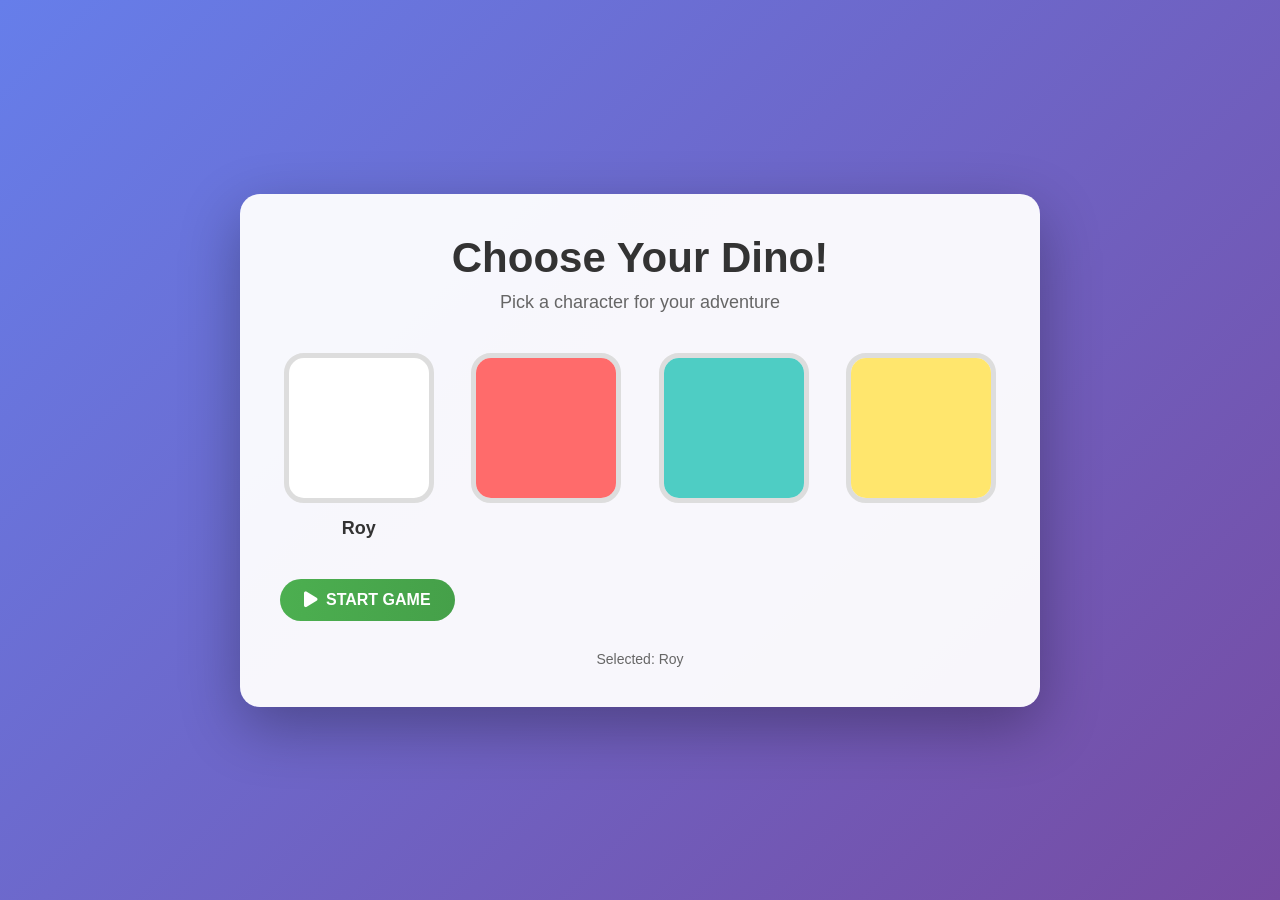
==== index.html @ b68809da "Add background audio to the Dino Photo Booth Game Added background audio element to the HTML structu" ====
<!DOCTYPE html>
<html lang="en">
<head>
    <meta charset="UTF-8">
    <meta name="viewport" content="width=device-width, initial-scale=1.0, maximum-scale=1.0, user-scalable=no">
    <title>Dino Photo Booth Game</title>
    <link rel="stylesheet" href="Dino.css">
    <link rel="stylesheet" href="https://cdnjs.cloudflare.com/ajax/libs/font-awesome/6.4.0/css/all.min.css">
</head>
<body>

<audio id="bgAudio" loop>
    <source src="" type="audio/mpeg">
</audio>

<div class="photo-booth-screen" id="photoBoothScreen">
    <div class="photo-booth-content">
        <h2>Choose Your Dino!</h2>
        <p class="booth-subtitle">Pick a character for your adventure</p>
        
        <div class="photo-grid">
            <div class="photo-option" data-img="roy.jpeg">
                <div class="photo-frame">
                    <div class="photo-preview" style="background-image: url('roy.jpeg')"></div>
                </div>
                <p class="photo-label">Roy</p>
            </div>
            
            <div class="photo-option" data-img="dino2.png">
                <div class="photo-frame">
                    <div class="photo-preview" style="background-color: #ff6b6b"></div>
                </div>
                <p class="photo-label"></p>
            </div>
            
            <div class="photo-option" data-img="dino3.png">
                <div class="photo-frame">
                    <div class="photo-preview" style="background-color: #4ecdc4"></div>
                </div>
                <p class="photo-label"></p>
            </div>
            
            <div class="photo-option" data-img="dino4.png">
                <div class="photo-frame">
                    <div class="photo-preview" style="background-color: #ffe66d"></div>
                </div>
                <p class="photo-label"></p>
            </div>
        </div>
        
        <div class="booth-controls">
            <button class="btn start-game-btn" id="boothStartBtn">
                <i class="fas fa-play"></i> START GAME
            </button>
        </div>
        
        <p class="booth-hint">Selected: <span id="selectedDino">Roy</span></p>
    </div>
</div>

<div class="game-wrapper" id="gameWrapper" style="display: none;">
    <div class="game-header">
        <div class="score-display">
            <div id="score">00000</div>
            <div id="highScore">HI 00000</div>
        </div>
        <div class="game-title">DINO RUN</div>
        <button class="btn change-dino-btn" id="changeDinoBtn">
            <i class="fas fa-exchange-alt"></i> CHANGE DINO
        </button>
    </div>

    <div class="game-container">
        <div class="game-screen" id="gameScreen">
            <div class="dino" id="dino"></div>
            <div class="cactus cactus-img" id="cactus"></div>
            <div class="cactus cactus-img" id="cactus2"></div>
            <div class="ground"></div>
            <div class="cloud"></div>
            <div class="cloud" style="top: 40px; animation-delay: 3s;"></div>
        </div>
    </div>

    <div class="controls-container">
        <div class="desktop-controls">
            <p class="control-hint">Press SPACE or UP ARROW to jump</p>
            <div class="control-buttons">
                <button class="btn start-btn" id="startBtn">
                    <i class="fas fa-play"></i> START
                </button>
                <button class="btn pause-btn" id="pauseBtn" style="display:none;">
                    <i class="fas fa-pause"></i> PAUSE
                </button>
                <button class="btn restart-btn" id="restartBtn">
                    <i class="fas fa-redo"></i> RESTART
                </button>
            </div>
        </div>

        <div class="mobile-controls">
            <div class="mobile-jump-container">
                <button class="mobile-jump-btn" id="mobileJumpBtn">
                    <i class="fas fa-arrow-up"></i>
                </button>
                <p class="mobile-hint">Tap to jump</p>
            </div>
            <div class="mobile-game-buttons">
                <button class="mobile-btn" id="mobileStartBtn">
                    <i class="fas fa-play"></i>
                </button>
                <button class="mobile-btn" id="mobilePauseBtn" style="display:none;">
                    <i class="fas fa-pause"></i>
                </button>
                <button class="mobile-btn" id="mobileRestartBtn">
                    <i class="fas fa-redo"></i>
                </button>
            </div>
        </div>
    </div>

    <div class="game-over-screen" id="gameOverScreen">
        <div class="game-over-content">
            <h2>GAME OVER</h2>
            <div class="final-score">
                <div class="score-label">SCORE</div>
                <div class="score-value" id="finalScore">00000</div>
            </div>
            <div class="final-highscore">
                <div class="score-label">HIGH SCORE</div>
                <div class="score-value" id="finalHighScore">00000</div>
            </div>
            <button class="btn play-again-btn" id="playAgainBtn">
                PLAY AGAIN
            </button>
            <button class="btn change-character-btn" id="changeCharacterBtn">
                CHANGE CHARACTER
            </button>
        </div>
    </div>

    <div class="instructions">
        <p><i class="fas fa-desktop"></i> Desktop: SPACE or UP ARROW to jump</p>
        <p><i class="fas fa-mobile-alt"></i> Mobile: Tap screen or JUMP button</p>
        <p><i class="fas fa-running"></i> Avoid the obstacles to score points</p>
    </div>
</div>

<script src="Dino.js"></script>
</body>
</html>
---- Dino.css ----
* {
    margin: 0;
    padding: 0;
    box-sizing: border-box;
    user-select: none;
}

body {
    font-family: 'Arial', sans-serif;
    background: linear-gradient(135deg, #667eea 0%, #764ba2 100%);
    min-height: 100vh;
    display: flex;
    justify-content: center;
    align-items: center;
    padding: 20px;
    overflow-x: hidden;
}

.photo-booth-screen {
    position: fixed;
    top: 0;
    left: 0;
    width: 100%;
    height: 100%;
    background: linear-gradient(135deg, #667eea 0%, #764ba2 100%);
    display: flex;
    justify-content: center;
    align-items: center;
    z-index: 1000;
    padding: 20px;
}

.photo-booth-content {
    background: rgba(255, 255, 255, 0.95);
    border-radius: 20px;
    padding: 40px;
    max-width: 800px;
    width: 100%;
    text-align: center;
    box-shadow: 0 20px 60px rgba(0, 0, 0, 0.3);
    animation: slideIn 0.5s ease-out;
}

@keyframes slideIn {
    0% {
        transform: translateY(-50px);
        opacity: 0;
    }
    100% {
        transform: translateY(0);
        opacity: 1;
    }
}

.photo-booth-content h2 {
    font-size: 42px;
    color: #333;
    margin-bottom: 10px;
    font-weight: bold;
}

.booth-subtitle {
    color: #666;
    font-size: 18px;
    margin-bottom: 40px;
}

.photo-grid {
    display: grid;
    grid-template-columns: repeat(2, 1fr);
    gap: 30px;
    margin-bottom: 40px;
}

@media (min-width: 768px) {
    .photo-grid {
        grid-template-columns: repeat(4, 1fr);
    }
}

.photo-option {
    cursor: pointer;
    transition: transform 0.3s ease;
}

.photo-option:hover {
    transform: translateY(-10px);
}

.photo-option.selected {
    transform: translateY(-10px) scale(1.05);
}

.photo-option.selected .photo-frame {
    border-color: #4CAF50;
    box-shadow: 0 10px 30px rgba(76, 175, 80, 0.3);
}

.photo-frame {
    width: 150px;
    height: 150px;
    border: 5px solid #ddd;
    border-radius: 20px;
    margin: 0 auto 15px;
    overflow: hidden;
    transition: all 0.3s ease;
    background: white;
}

.photo-preview {
    width: 100%;
    height: 100%;
    background-size: contain;
    background-repeat: no-repeat;
    background-position: center;
}

.photo-label {
    font-size: 18px;
    font-weight: bold;
    color: #333;
    margin-top: 10px;
}

.booth-controls {
    margin: 30px 0;
}

.start-game-btn {
    background: linear-gradient(to right, #4CAF50, #45a049);
    color: white;
    padding: 15px 40px;
    border: none;
    border-radius: 50px;
    font-size: 18px;
    font-weight: bold;
    cursor: pointer;
    transition: all 0.3s ease;
    min-width: 200px;
}

.start-game-btn:hover {
    background: linear-gradient(to right, #45a049, #388E3C);
    transform: translateY(-3px);
    box-shadow: 0 10px 20px rgba(76, 175, 80, 0.4);
}

.booth-hint {
    color: #666;
    font-size: 14px;
    margin-top: 20px;
}

.game-wrapper {
    background: rgba(255, 255, 255, 0.95);
    border-radius: 20px;
    padding: 25px;
    box-shadow: 0 20px 60px rgba(0, 0, 0, 0.3);
    max-width: 800px;
    width: 100%;
    position: relative;
    animation: popIn 0.5s ease-out;
}

@keyframes popIn {
    0% {
        opacity: 0;
        transform: scale(0.9);
    }
    100% {
        opacity: 1;
        transform: scale(1);
    }
}

.game-header {
    display: flex;
    justify-content: space-between;
    align-items: center;
    margin-bottom: 25px;
    padding-bottom: 15px;
    border-bottom: 3px solid #eee;
    flex-wrap: wrap;
    gap: 15px;
}

.score-display {
    font-family: 'Courier New', monospace;
    font-size: 28px;
    font-weight: bold;
    color: #333;
    background: #f8f9fa;
    padding: 10px 20px;
    border-radius: 10px;
    border: 2px solid #ddd;
    display: flex;
    gap: 20px;
}

.game-title {
    font-size: 32px;
    font-weight: bold;
    color: #333;
    text-shadow: 2px 2px 4px rgba(0, 0, 0, 0.1);
    flex-grow: 1;
    text-align: center;
}

.change-dino-btn {
    background: linear-gradient(to right, #FF9800, #F57C00);
    color: white;
    padding: 10px 20px;
    border: none;
    border-radius: 50px;
    font-size: 14px;
    font-weight: bold;
    cursor: pointer;
    transition: all 0.3s ease;
    white-space: nowrap;
}

.change-dino-btn:hover {
    background: linear-gradient(to right, #F57C00, #E65100);
    transform: translateY(-2px);
    box-shadow: 0 5px 15px rgba(255, 152, 0, 0.4);
}

.game-container {
    background: white;
    border-radius: 15px;
    overflow: hidden;
    border: 5px solid #333;
    position: relative;
    height: 200px;
    margin-bottom: 25px;
}

.game-screen {
    width: 100%;
    height: 100%;
    position: relative;
    overflow: hidden;
    background: linear-gradient(to bottom, #87CEEB 0%, #98D8E8 100%);
}

.ground {
    position: absolute;
    bottom: 0;
    width: 100%;
    height: 20px;
    background: linear-gradient(to right, #8B4513, #A0522D, #8B4513);
    z-index: 5;
}

.cloud {
    position: absolute;
    top: 40px;
    right: -100px;
    width: 80px;
    height: 30px;
    background: white;
    border-radius: 40px;
    animation: cloudMove 20s linear infinite;
    box-shadow: 0 5px 15px rgba(255, 255, 255, 0.5);
}

.cloud::before,
.cloud::after {
    content: '';
    position: absolute;
    background: white;
    border-radius: 50%;
}

.cloud::before {
    top: -12px;
    left: 12px;
    width: 30px;
    height: 30px;
}

.cloud::after {
    top: -8px;
    right: 16px;
    width: 24px;
    height: 24px;
}

@keyframes cloudMove {
    0% {
        right: -100px;
    }
    100% {
        right: 100%;
    }
}

.cactus.cactus-img {
    position: absolute;
    bottom: 20px;
    width: 40px;
    height: 80px;
    background-size: contain;
    background-repeat: no-repeat;
    background-position: center;
    z-index: 10;
    display: none;
    transform: rotate(0deg) !important;
}

#cactus {
    background-image: url('cactus.png'); /* Add mo cactus dine */
}

#cactus2 {
    background-image: url('cactus2.png'); /* Add mo yung tatlo cactus hehe */
}

.cactus.cactus-img:before {
    content: '';
    position: absolute;
    width: 100%;
    height: 100%;
    background-color: #4CAF50;
    border-radius: 10px;
    z-index: -1;
    display: none;
}

.dino {
    position: absolute;
    left: 50px;
    bottom: 20px;
    width: 60px;
    height: 80px;
    z-index: 20;
    background-image: url("roy.png"); 
    background-size: contain;
    background-repeat: no-repeat;
    background-position: center;
    transition: bottom 0.3s cubic-bezier(0.175, 0.885, 0.32, 1.275);
}

.dino.jump {
    bottom: 100px !important;
}

.controls-container {
    margin-top: 20px;
}

.desktop-controls {
    text-align: center;
    margin-bottom: 20px;
}

.control-hint {
    color: #666;
    margin-bottom: 15px;
    font-size: 14px;
}

.control-buttons {
    display: flex;
    justify-content: center;
    gap: 15px;
}

.btn {
    padding: 12px 24px;
    border: none;
    border-radius: 50px;
    font-size: 16px;
    font-weight: bold;
    cursor: pointer;
    transition: all 0.3s ease;
    display: flex;
    align-items: center;
    justify-content: center;
    gap: 8px;
    min-width: 120px;
}

.btn i {
    font-size: 18px;
}

.start-btn {
    background: linear-gradient(to right, #4CAF50, #45a049);
    color: white;
}

.start-btn:hover {
    background: linear-gradient(to right, #45a049, #388E3C);
    transform: translateY(-2px);
    box-shadow: 0 5px 15px rgba(76, 175, 80, 0.4);
}

.pause-btn {
    background: linear-gradient(to right, #FF9800, #F57C00);
    color: white;
}

.pause-btn:hover {
    background: linear-gradient(to right, #F57C00, #E65100);
    transform: translateY(-2px);
    box-shadow: 0 5px 15px rgba(255, 152, 0, 0.4);
}

.restart-btn {
    background: linear-gradient(to right, #2196F3, #1976D2);
    color: white;
}

.restart-btn:hover {
    background: linear-gradient(to right, #1976D2, #0D47A1);
    transform: translateY(-2px);
    box-shadow: 0 5px 15px rgba(33, 150, 243, 0.4);
}

/* Mobile controls */
.mobile-controls {
    display: none;
}

.mobile-jump-container {
    text-align: center;
    margin-bottom: 20px;
}

.mobile-jump-btn {
    width: 80px;
    height: 80px;
    border-radius: 50%;
    background: linear-gradient(to bottom, #4CAF50, #388E3C);
    border: none;
    color: white;
    font-size: 24px;
    cursor: pointer;
    box-shadow: 0 5px 15px rgba(0, 0, 0, 0.2);
    transition: all 0.2s ease;
}

.mobile-jump-btn:active {
    transform: scale(0.95);
    box-shadow: 0 2px 5px rgba(0, 0, 0, 0.2);
}

.mobile-hint {
    margin-top: 10px;
    color: #666;
    font-size: 14px;
}

.mobile-game-buttons {
    display: flex;
    justify-content: center;
    gap: 20px;
}

.mobile-btn {
    width: 60px;
    height: 60px;
    border-radius: 50%;
    border: none;
    background: linear-gradient(to bottom, #666, #444);
    color: white;
    font-size: 20px;
    cursor: pointer;
    display: flex;
    align-items: center;
    justify-content: center;
    box-shadow: 0 3px 10px rgba(0, 0, 0, 0.2);
    transition: all 0.2s ease;
}

.mobile-btn:active {
    transform: scale(0.95);
}

/* Game Over Screen */
.game-over-screen {
    position: absolute;
    top: 0;
    left: 0;
    width: 100%;
    height: 100%;
    background: rgba(0, 0, 0, 0.9);
    display: none;
    justify-content: center;
    align-items: center;
    z-index: 100;
    border-radius: 15px;
}

.game-over-content {
    background: white;
    padding: 40px;
    border-radius: 20px;
    text-align: center;
    max-width: 400px;
    width: 90%;
    animation: popIn 0.3s ease-out;
}

@keyframes popIn {
    0% {
        transform: scale(0.5);
        opacity: 0;
    }
    100% {
        transform: scale(1);
        opacity: 1;
    }
}

.game-over-content h2 {
    color: #333;
    margin-bottom: 30px;
    font-size: 32px;
}

.final-score,
.final-highscore {
    margin-bottom: 20px;
    padding: 15px;
    background: #f8f9fa;
    border-radius: 10px;
}

.score-label {
    color: #666;
    font-size: 14px;
    margin-bottom: 5px;
}

.score-value {
    font-family: 'Courier New', monospace;
    font-size: 28px;
    font-weight: bold;
    color: #333;
}

.play-again-btn,
.change-character-btn {
    padding: 15px 30px;
    border: none;
    border-radius: 50px;
    font-size: 16px;
    font-weight: bold;
    cursor: pointer;
    margin-top: 10px;
    width: 100%;
    transition: all 0.3s ease;
}

.play-again-btn {
    background: linear-gradient(to right, #4CAF50, #45a049);
    color: white;
}

.play-again-btn:hover {
    background: linear-gradient(to right, #45a049, #388E3C);
    transform: translateY(-2px);
    box-shadow: 0 5px 20px rgba(76, 175, 80, 0.4);
}

.change-character-btn {
    background: linear-gradient(to right, #FF9800, #F57C00);
    color: white;
}

.change-character-btn:hover {
    background: linear-gradient(to right, #F57C00, #E65100);
    transform: translateY(-2px);
    box-shadow: 0 5px 20px rgba(255, 152, 0, 0.4);
}

/* Instructions */
.instructions {
    margin-top: 25px;
    padding: 20px;
    background: #f8f9fa;
    border-radius: 10px;
    text-align: center;
}

.instructions p {
    color: #666;
    margin: 8px 0;
    display: flex;
    align-items: center;
    justify-content: center;
    gap: 10px;
}

.instructions i {
    color: #4CAF50;
    width: 20px;
}

/* Responsive */
@media (max-width: 768px) {
    .game-wrapper {
        padding: 15px;
    }
    
    .game-header {
        flex-direction: column;
        gap: 15px;
    }
    
    .desktop-controls {
        display: none;
    }
    
    .mobile-controls {
        display: block;
    }
    
    .game-container {
        height: 180px;
    }
    
    .score-display {
        font-size: 24px;
        padding: 8px 16px;
    }
    
    .game-title {
        font-size: 28px;
    }
    
    .change-dino-btn {
        order: -1;
        width: 100%;
    }
    
    .photo-frame {
        width: 120px;
        height: 120px;
    }
    
    .dino {
        left: 30px;
    }
}

@media (max-width: 480px) {
    body {
        padding: 10px;
    }
    
    .game-wrapper {
        padding: 10px;
    }
    
    .game-container {
        height: 150px;
    }
    
    .cactus.cactus-img {
        width: 30px;
        height: 60px;
    }
    
    .dino {
        width: 50px;
        height: 70px;
        left: 20px;
    }
    
    .dino.jump {
        bottom: 80px !important;
    }
    
    .photo-booth-content {
        padding: 20px;
    }
    
    .photo-grid {
        gap: 15px;
    }
    
    .photo-frame {
        width: 100px;
        height: 100px;
    }
}
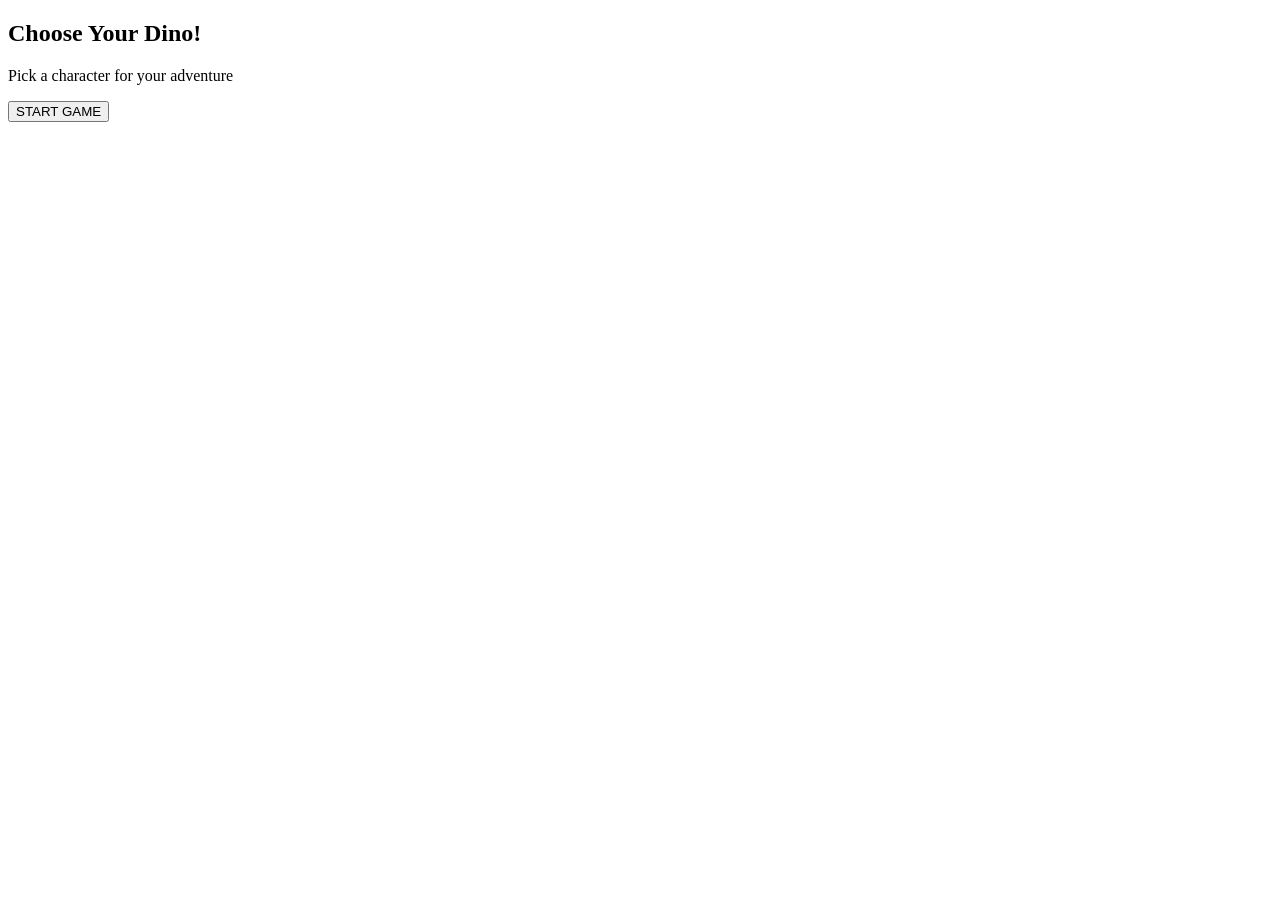
==== commit 1d3b462a: "Refactor index.html for improved layout and styles Updated HTML structure and styles for the Dino Ph" ====
--- a/index.html
+++ b/index.html
@@ -2,59 +2,43 @@
 <html lang="en">
 <head>
     <meta charset="UTF-8">
-    <meta name="viewport" content="width=device-width, initial-scale=1.0, maximum-scale=1.0, user-scalable=no">
+    <meta name="viewport" content="width=device-width, initial-scale=1.0">
     <title>Dino Photo Booth Game</title>
-    <link rel="stylesheet" href="Dino.css">
-    <link rel="stylesheet" href="https://cdnjs.cloudflare.com/ajax/libs/font-awesome/6.4.0/css/all.min.css">
+    <link rel="stylesheet" href="style.css">
 </head>
 <body>
-
-<audio id="bgAudio" loop>
-    <source src="" type="audio/mpeg">
-</audio>
-
 <div class="photo-booth-screen" id="photoBoothScreen">
     <div class="photo-booth-content">
         <h2>Choose Your Dino!</h2>
         <p class="booth-subtitle">Pick a character for your adventure</p>
         
         <div class="photo-grid">
-            <div class="photo-option" data-img="roy.jpeg">
+            <div class="photo-option selected" data-color="#4CAF50">
                 <div class="photo-frame">
-                    <div class="photo-preview" style="background-image: url('roy.jpeg')"></div>
+                    <div class="photo-preview"></div>
                 </div>
-                <p class="photo-label">Roy</p>
             </div>
             
-            <div class="photo-option" data-img="dino2.png">
+            <div class="photo-option" data-color="#ff6b6b">
                 <div class="photo-frame">
-                    <div class="photo-preview" style="background-color: #ff6b6b"></div>
+                    <div class="photo-preview"></div>
                 </div>
-                <p class="photo-label"></p>
             </div>
             
-            <div class="photo-option" data-img="dino3.png">
+            <div class="photo-option" data-color="#4ecdc4">
                 <div class="photo-frame">
-                    <div class="photo-preview" style="background-color: #4ecdc4"></div>
+                    <div class="photo-preview"></div>
                 </div>
-                <p class="photo-label"></p>
             </div>
             
-            <div class="photo-option" data-img="dino4.png">
+            <div class="photo-option" data-color="#ffe66d">
                 <div class="photo-frame">
-                    <div class="photo-preview" style="background-color: #ffe66d"></div>
+                    <div class="photo-preview"></div>
                 </div>
-                <p class="photo-label"></p>
             </div>
         </div>
         
-        <div class="booth-controls">
-            <button class="btn start-game-btn" id="boothStartBtn">
-                <i class="fas fa-play"></i> START GAME
-            </button>
-        </div>
-        
-        <p class="booth-hint">Selected: <span id="selectedDino">Roy</span></p>
+        <button class="start-game-btn" id="boothStartBtn">START GAME</button>
     </div>
 </div>
 
@@ -65,57 +49,23 @@
             <div id="highScore">HI 00000</div>
         </div>
         <div class="game-title">DINO RUN</div>
-        <button class="btn change-dino-btn" id="changeDinoBtn">
-            <i class="fas fa-exchange-alt"></i> CHANGE DINO
-        </button>
+        <button class="change-dino-btn" id="changeDinoBtn">CHANGE DINO</button>
     </div>
 
     <div class="game-container">
         <div class="game-screen" id="gameScreen">
             <div class="dino" id="dino"></div>
-            <div class="cactus cactus-img" id="cactus"></div>
-            <div class="cactus cactus-img" id="cactus2"></div>
+            <div class="cactus" id="cactus1"></div>
+            <div class="cactus" id="cactus2"></div>
             <div class="ground"></div>
             <div class="cloud"></div>
-            <div class="cloud" style="top: 40px; animation-delay: 3s;"></div>
         </div>
     </div>
 
-    <div class="controls-container">
-        <div class="desktop-controls">
-            <p class="control-hint">Press SPACE or UP ARROW to jump</p>
-            <div class="control-buttons">
-                <button class="btn start-btn" id="startBtn">
-                    <i class="fas fa-play"></i> START
-                </button>
-                <button class="btn pause-btn" id="pauseBtn" style="display:none;">
-                    <i class="fas fa-pause"></i> PAUSE
-                </button>
-                <button class="btn restart-btn" id="restartBtn">
-                    <i class="fas fa-redo"></i> RESTART
-                </button>
-            </div>
-        </div>
-
-        <div class="mobile-controls">
-            <div class="mobile-jump-container">
-                <button class="mobile-jump-btn" id="mobileJumpBtn">
-                    <i class="fas fa-arrow-up"></i>
-                </button>
-                <p class="mobile-hint">Tap to jump</p>
-            </div>
-            <div class="mobile-game-buttons">
-                <button class="mobile-btn" id="mobileStartBtn">
-                    <i class="fas fa-play"></i>
-                </button>
-                <button class="mobile-btn" id="mobilePauseBtn" style="display:none;">
-                    <i class="fas fa-pause"></i>
-                </button>
-                <button class="mobile-btn" id="mobileRestartBtn">
-                    <i class="fas fa-redo"></i>
-                </button>
-            </div>
-        </div>
+    <div class="game-controls">
+        <button class="control-btn" id="startBtn">START</button>
+        <button class="control-btn" id="pauseBtn" style="display:none;">PAUSE</button>
+        <button class="control-btn" id="restartBtn">RESTART</button>
     </div>
 
     <div class="game-over-screen" id="gameOverScreen">
@@ -129,23 +79,17 @@
                 <div class="score-label">HIGH SCORE</div>
                 <div class="score-value" id="finalHighScore">00000</div>
             </div>
-            <button class="btn play-again-btn" id="playAgainBtn">
-                PLAY AGAIN
-            </button>
-            <button class="btn change-character-btn" id="changeCharacterBtn">
-                CHANGE CHARACTER
-            </button>
+            <button class="play-again-btn" id="playAgainBtn">PLAY AGAIN</button>
+            <button class="change-character-btn" id="changeCharacterBtn">CHANGE CHARACTER</button>
         </div>
     </div>
 
     <div class="instructions">
-        <p><i class="fas fa-desktop"></i> Desktop: SPACE or UP ARROW to jump</p>
-        <p><i class="fas fa-mobile-alt"></i> Mobile: Tap screen or JUMP button</p>
-        <p><i class="fas fa-running"></i> Avoid the obstacles to score points</p>
+        <p>Desktop: Press SPACE to jump</p>
+        <p>Mobile: Tap screen to jump</p>
     </div>
 </div>
 
-<script src="Dino.js"></script>
+<script src="game.js"></script>
 </body>
 </html>
-
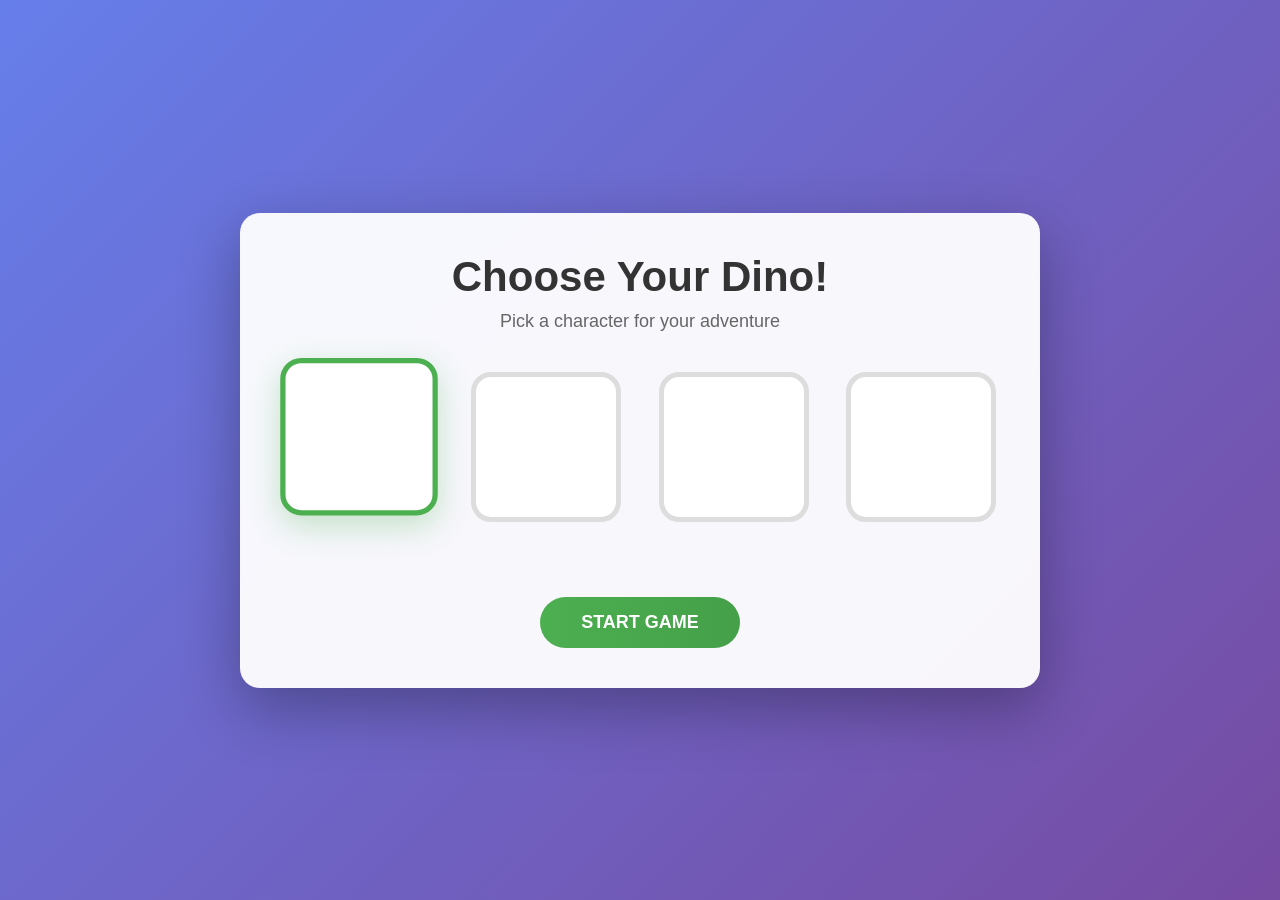
==== commit 5e723231: "Fix HTML formatting and update stylesheet link" ====
--- a/index.html
+++ b/index.html
@@ -4,7 +4,7 @@
     <meta charset="UTF-8">
     <meta name="viewport" content="width=device-width, initial-scale=1.0">
     <title>Dino Photo Booth Game</title>
-    <link rel="stylesheet" href="style.css">
+    <link rel="stylesheet" href="Dino.css">
 </head>
 <body>
 <div class="photo-booth-screen" id="photoBoothScreen">
@@ -93,3 +93,5 @@
 <script src="game.js"></script>
 </body>
 </html>
+
+
--- a/Dino.css
+++ b/Dino.css
@@ -0,0 +1,1555 @@
+* {
+    margin: 0;
+    padding: 0;
+    box-sizing: border-box;
+    user-select: none;
+}
+
+body {
+    font-family: 'Arial', sans-serif;
+    background: linear-gradient(135deg, #667eea 0%, #764ba2 100%);
+    min-height: 100vh;
+    display: flex;
+    justify-content: center;
+    align-items: center;
+    padding: 20px;
+}
+
+.photo-booth-screen {
+    position: fixed;
+    top: 0;
+    left: 0;
+    width: 100%;
+    height: 100%;
+    background: linear-gradient(135deg, #667eea 0%, #764ba2 100%);
+    display: flex;
+    justify-content: center;
+    align-items: center;
+    z-index: 1000;
+    padding: 20px;
+}
+
+.photo-booth-content {
+    background: rgba(255, 255, 255, 0.95);
+    border-radius: 20px;
+    padding: 40px;
+    max-width: 800px;
+    width: 100%;
+    text-align: center;
+    box-shadow: 0 20px 60px rgba(0, 0, 0, 0.3);
+}
+
+.photo-booth-content h2 {
+    font-size: 42px;
+    color: #333;
+    margin-bottom: 10px;
+}
+
+.booth-subtitle {
+    color: #666;
+    font-size: 18px;
+    margin-bottom: 40px;
+}
+
+.photo-grid {
+    display: grid;
+    grid-template-columns: repeat(2, 1fr);
+    gap: 30px;
+    margin-bottom: 40px;
+}
+
+@media (min-width: 768px) {
+    .photo-grid {
+        grid-template-columns: repeat(4, 1fr);
+    }
+}
+
+.photo-option {
+    cursor: pointer;
+    transition: transform 0.3s ease;
+}
+
+.photo-option:hover {
+    transform: translateY(-10px);
+}
+
+.photo-option.selected {
+    transform: translateY(-10px) scale(1.05);
+}
+
+.photo-option.selected .photo-frame {
+    border-color: #4CAF50;
+    box-shadow: 0 10px 30px rgba(76, 175, 80, 0.3);
+}
+
+.photo-frame {
+    width: 150px;
+    height: 150px;
+    border: 5px solid #ddd;
+    border-radius: 20px;
+    margin: 0 auto;
+    overflow: hidden;
+    transition: all 0.3s ease;
+    background: white;
+}
+
+.photo-preview {
+    width: 100%;
+    height: 100%;
+}
+
+.start-game-btn {
+    background: linear-gradient(to right, #4CAF50, #45a049);
+    color: white;
+    padding: 15px 40px;
+    border: none;
+    border-radius: 50px;
+    font-size: 18px;
+    font-weight: bold;
+    cursor: pointer;
+    transition: all 0.3s ease;
+    min-width: 200px;
+    margin-top: 20px;
+}
+
+.start-game-btn:hover {
+    background: linear-gradient(to right, #45a049, #388E3C);
+    transform: translateY(-3px);
+    box-shadow: 0 10px 20px rgba(76, 175, 80, 0.4);
+}
+
+.game-wrapper {
+    background: rgba(255, 255, 255, 0.95);
+    border-radius: 20px;
+    padding: 25px;
+    box-shadow: 0 20px 60px rgba(0, 0, 0, 0.3);
+    max-width: 800px;
+    width: 100%;
+    position: relative;
+}
+
+.game-header {
+    display: flex;
+    justify-content: space-between;
+    align-items: center;
+    margin-bottom: 25px;
+    padding-bottom: 15px;
+    border-bottom: 3px solid #eee;
+    flex-wrap: wrap;
+    gap: 15px;
+}
+
+.score-display {
+    font-family: 'Courier New', monospace;
+    font-size: 28px;
+    font-weight: bold;
+    color: #333;
+    background: #f8f9fa;
+    padding: 10px 20px;
+    border-radius: 10px;
+    border: 2px solid #ddd;
+    display: flex;
+    gap: 20px;
+}
+
+.game-title {
+    font-size: 32px;
+    font-weight: bold;
+    color: #333;
+    text-shadow: 2px 2px 4px rgba(0, 0, 0, 0.1);
+    flex-grow: 1;
+    text-align: center;
+}
+
+.change-dino-btn {
+    background: linear-gradient(to right, #FF9800, #F57C00);
+    color: white;
+    padding: 10px 20px;
+    border: none;
+    border-radius: 50px;
+    font-size: 14px;
+    font-weight: bold;
+    cursor: pointer;
+    transition: all 0.3s ease;
+    white-space: nowrap;
+}
+
+.change-dino-btn:hover {
+    background: linear-gradient(to right, #F57C00, #E65100);
+    transform: translateY(-2px);
+    box-shadow: 0 5px 15px rgba(255, 152, 0, 0.4);
+}
+
+.game-container {
+    background: white;
+    border-radius: 15px;
+    overflow: hidden;
+    border: 5px solid #333;
+    position: relative;
+    height: 200px;
+    margin-bottom: 25px;
+    touch-action: manipulation;
+}
+
+.game-screen {
+    width: 100%;
+    height: 100%;
+    position: relative;
+    overflow: hidden;
+    background: linear-gradient(to bottom, #87CEEB 0%, #98D8E8 100%);
+    cursor: pointer;
+}
+
+.ground {
+    position: absolute;
+    bottom: 0;
+    width: 100%;
+    height: 20px;
+    background: linear-gradient(to right, #8B4513, #A0522D, #8B4513);
+    z-index: 5;
+}
+
+.cloud {
+    position: absolute;
+    top: 40px;
+    right: -100px;
+    width: 80px;
+    height: 30px;
+    background: white;
+    border-radius: 40px;
+    animation: cloudMove 20s linear infinite;
+}
+
+.cloud::before,
+.cloud::after {
+    content: '';
+    position: absolute;
+    background: white;
+    border-radius: 50%;
+}
+
+.cloud::before {
+    top: -12px;
+    left: 12px;
+    width: 30px;
+    height: 30px;
+}
+
+.cloud::after {
+    top: -8px;
+    right: 16px;
+    width: 24px;
+    height: 24px;
+}
+
+@keyframes cloudMove {
+    0% { right: -100px; }
+    100% { right: 100%; }
+}
+
+.cactus {
+    position: absolute;
+    bottom: 20px;
+    width: 40px;
+    height: 80px;
+    background: #4CAF50;
+    border-radius: 10px;
+    z-index: 10;
+    display: none;
+}
+
+.dino {
+    position: absolute;
+    left: 50px;
+    bottom: 20px;
+    width: 60px;
+    height: 80px;
+    z-index: 20;
+    background: #4CAF50;
+    border-radius: 10px;
+    transition: bottom 0.3s cubic-bezier(0.175, 0.885, 0.32, 1.275);
+}
+
+.dino.jump {
+    bottom: 100px !important;
+}
+
+.game-controls {
+    display: flex;
+    justify-content: center;
+    gap: 15px;
+    margin-top: 20px;
+}
+
+.control-btn {
+    padding: 12px 24px;
+    border: none;
+    border-radius: 50px;
+    font-size: 16px;
+    font-weight: bold;
+    cursor: pointer;
+    transition: all 0.3s ease;
+    min-width: 120px;
+}
+
+.start-btn {
+    background: linear-gradient(to right, #4CAF50, #45a049);
+    color: white;
+}
+
+.pause-btn {
+    background: linear-gradient(to right, #FF9800, #F57C00);
+    color: white;
+}
+
+.restart-btn {
+    background: linear-gradient(to right, #2196F3, #1976D2);
+    color: white;
+}
+
+.game-over-screen {
+    position: absolute;
+    top: 0;
+    left: 0;
+    width: 100%;
+    height: 100%;
+    background: rgba(0, 0, 0, 0.9);
+    display: none;
+    justify-content: center;
+    align-items: center;
+    z-index: 100;
+    border-radius: 15px;
+}
+
+.game-over-content {
+    background: white;
+    padding: 40px;
+    border-radius: 20px;
+    text-align: center;
+    max-width: 400px;
+    width: 90%;
+}
+
+.game-over-content h2 {
+    color: #333;
+    margin-bottom: 30px;
+    font-size: 32px;
+}
+
+.final-score,
+.final-highscore {
+    margin-bottom: 20px;
+    padding: 15px;
+    background: #f8f9fa;
+    border-radius: 10px;
+}
+
+.score-label {
+    color: #666;
+    font-size: 14px;
+    margin-bottom: 5px;
+}
+
+.score-value {
+    font-family: 'Courier New', monospace;
+    font-size: 28px;
+    font-weight: bold;
+    color: #333;
+}
+
+.play-again-btn,
+.change-character-btn {
+    padding: 15px 30px;
+    border: none;
+    border-radius: 50px;
+    font-size: 16px;
+    font-weight: bold;
+    cursor: pointer;
+    margin-top: 10px;
+    width: 100%;
+    transition: all 0.3s ease;
+}
+
+.play-again-btn {
+    background: linear-gradient(to right, #4CAF50, #45a049);
+    color: white;
+}
+
+.change-character-btn {
+    background: linear-gradient(to right, #FF9800, #F57C00);
+    color: white;
+}
+
+.instructions {
+    margin-top: 25px;
+    padding: 20px;
+    background: #f8f9fa;
+    border-radius: 10px;
+    text-align: center;
+}
+
+.instructions p {
+    color: #666;
+    margin: 8px 0;
+}
+
+@media (max-width: 768px) {
+    .game-wrapper {
+        padding: 15px;
+    }
+    
+    .game-header {
+        flex-direction: column;
+        gap: 15px;
+    }
+    
+    .game-container {
+        height: 180px;
+    }
+    
+    .score-display {
+        font-size: 24px;
+        padding: 8px 16px;
+    }
+    
+    .game-title {
+        font-size: 28px;
+    }
+    
+    .photo-frame {
+        width: 120px;
+        height: 120px;
+    }
+    
+    .dino {
+        left: 30px;
+    }
+}
+
+@media (max-width: 480px) {
+    body {
+        padding: 10px;
+    }
+    
+    .game-wrapper {
+        padding: 10px;
+    }
+    
+    .game-container {
+        height: 150px;
+    }
+    
+    .cactus {
+        width: 30px;
+        height: 60px;
+    }
+    
+    .dino {
+        width: 50px;
+        height: 70px;
+        left: 20px;
+    }
+    
+    .dino.jump {
+        bottom: 80px !important;
+    }
+    
+    .photo-booth-content {
+        padding: 20px;
+    }
+    
+    .photo-grid {
+        gap: 15px;
+    }
+    
+    .photo-frame {
+        width: 100px;
+        height: 100px;
+    }
+}    width: 100%;
+    text-align: center;
+    box-shadow: 0 20px 60px rgba(0, 0, 0, 0.3);
+}
+
+.photo-booth-content h2 {
+    font-size: 42px;
+    color: #333;
+    margin-bottom: 10px;
+}
+
+.booth-subtitle {
+    color: #666;
+    font-size: 18px;
+    margin-bottom: 40px;
+}
+
+.photo-grid {
+    display: grid;
+    grid-template-columns: repeat(2, 1fr);
+    gap: 30px;
+    margin-bottom: 40px;
+}
+
+@media (min-width: 768px) {
+    .photo-grid {
+        grid-template-columns: repeat(4, 1fr);
+    }
+}
+
+.photo-option {
+    cursor: pointer;
+    transition: transform 0.3s ease;
+}
+
+.photo-option:hover {
+    transform: translateY(-10px);
+}
+
+.photo-option.selected {
+    transform: translateY(-10px) scale(1.05);
+}
+
+.photo-option.selected .photo-frame {
+    border-color: #4CAF50;
+    box-shadow: 0 10px 30px rgba(76, 175, 80, 0.3);
+}
+
+.photo-frame {
+    width: 150px;
+    height: 150px;
+    border: 5px solid #ddd;
+    border-radius: 20px;
+    margin: 0 auto;
+    overflow: hidden;
+    transition: all 0.3s ease;
+    background: white;
+}
+
+.photo-preview {
+    width: 100%;
+    height: 100%;
+}
+
+.start-game-btn {
+    background: linear-gradient(to right, #4CAF50, #45a049);
+    color: white;
+    padding: 15px 40px;
+    border: none;
+    border-radius: 50px;
+    font-size: 18px;
+    font-weight: bold;
+    cursor: pointer;
+    transition: all 0.3s ease;
+    min-width: 200px;
+    margin-top: 20px;
+}
+
+.start-game-btn:hover {
+    background: linear-gradient(to right, #45a049, #388E3C);
+    transform: translateY(-3px);
+    box-shadow: 0 10px 20px rgba(76, 175, 80, 0.4);
+}
+
+.game-wrapper {
+    background: rgba(255, 255, 255, 0.95);
+    border-radius: 20px;
+    padding: 25px;
+    box-shadow: 0 20px 60px rgba(0, 0, 0, 0.3);
+    max-width: 800px;
+    width: 100%;
+    position: relative;
+}
+
+.game-header {
+    display: flex;
+    justify-content: space-between;
+    align-items: center;
+    margin-bottom: 25px;
+    padding-bottom: 15px;
+    border-bottom: 3px solid #eee;
+    flex-wrap: wrap;
+    gap: 15px;
+}
+
+.score-display {
+    font-family: 'Courier New', monospace;
+    font-size: 28px;
+    font-weight: bold;
+    color: #333;
+    background: #f8f9fa;
+    padding: 10px 20px;
+    border-radius: 10px;
+    border: 2px solid #ddd;
+    display: flex;
+    gap: 20px;
+}
+
+.game-title {
+    font-size: 32px;
+    font-weight: bold;
+    color: #333;
+    text-shadow: 2px 2px 4px rgba(0, 0, 0, 0.1);
+    flex-grow: 1;
+    text-align: center;
+}
+
+.change-dino-btn {
+    background: linear-gradient(to right, #FF9800, #F57C00);
+    color: white;
+    padding: 10px 20px;
+    border: none;
+    border-radius: 50px;
+    font-size: 14px;
+    font-weight: bold;
+    cursor: pointer;
+    transition: all 0.3s ease;
+    white-space: nowrap;
+}
+
+.change-dino-btn:hover {
+    background: linear-gradient(to right, #F57C00, #E65100);
+    transform: translateY(-2px);
+    box-shadow: 0 5px 15px rgba(255, 152, 0, 0.4);
+}
+
+.game-container {
+    background: white;
+    border-radius: 15px;
+    overflow: hidden;
+    border: 5px solid #333;
+    position: relative;
+    height: 200px;
+    margin-bottom: 25px;
+    touch-action: manipulation;
+}
+
+.game-screen {
+    width: 100%;
+    height: 100%;
+    position: relative;
+    overflow: hidden;
+    background: linear-gradient(to bottom, #87CEEB 0%, #98D8E8 100%);
+    cursor: pointer;
+}
+
+.ground {
+    position: absolute;
+    bottom: 0;
+    width: 100%;
+    height: 20px;
+    background: linear-gradient(to right, #8B4513, #A0522D, #8B4513);
+    z-index: 5;
+}
+
+.cloud {
+    position: absolute;
+    top: 40px;
+    right: -100px;
+    width: 80px;
+    height: 30px;
+    background: white;
+    border-radius: 40px;
+    animation: cloudMove 20s linear infinite;
+}
+
+.cloud::before,
+.cloud::after {
+    content: '';
+    position: absolute;
+    background: white;
+    border-radius: 50%;
+}
+
+.cloud::before {
+    top: -12px;
+    left: 12px;
+    width: 30px;
+    height: 30px;
+}
+
+.cloud::after {
+    top: -8px;
+    right: 16px;
+    width: 24px;
+    height: 24px;
+}
+
+@keyframes cloudMove {
+    0% { right: -100px; }
+    100% { right: 100%; }
+}
+
+.cactus {
+    position: absolute;
+    bottom: 20px;
+    width: 40px;
+    height: 80px;
+    background: #4CAF50;
+    border-radius: 10px;
+    z-index: 10;
+    display: none;
+}
+
+.dino {
+    position: absolute;
+    left: 50px;
+    bottom: 20px;
+    width: 60px;
+    height: 80px;
+    z-index: 20;
+    background: #4CAF50;
+    border-radius: 10px;
+    transition: bottom 0.3s cubic-bezier(0.175, 0.885, 0.32, 1.275);
+}
+
+.dino.jump {
+    bottom: 100px !important;
+}
+
+.game-controls {
+    display: flex;
+    justify-content: center;
+    gap: 15px;
+    margin-top: 20px;
+}
+
+.control-btn {
+    padding: 12px 24px;
+    border: none;
+    border-radius: 50px;
+    font-size: 16px;
+    font-weight: bold;
+    cursor: pointer;
+    transition: all 0.3s ease;
+    min-width: 120px;
+}
+
+.start-btn {
+    background: linear-gradient(to right, #4CAF50, #45a049);
+    color: white;
+}
+
+.pause-btn {
+    background: linear-gradient(to right, #FF9800, #F57C00);
+    color: white;
+}
+
+.restart-btn {
+    background: linear-gradient(to right, #2196F3, #1976D2);
+    color: white;
+}
+
+.game-over-screen {
+    position: absolute;
+    top: 0;
+    left: 0;
+    width: 100%;
+    height: 100%;
+    background: rgba(0, 0, 0, 0.9);
+    display: none;
+    justify-content: center;
+    align-items: center;
+    z-index: 100;
+    border-radius: 15px;
+}
+
+.game-over-content {
+    background: white;
+    padding: 40px;
+    border-radius: 20px;
+    text-align: center;
+    max-width: 400px;
+    width: 90%;
+}
+
+.game-over-content h2 {
+    color: #333;
+    margin-bottom: 30px;
+    font-size: 32px;
+}
+
+.final-score,
+.final-highscore {
+    margin-bottom: 20px;
+    padding: 15px;
+    background: #f8f9fa;
+    border-radius: 10px;
+}
+
+.score-label {
+    color: #666;
+    font-size: 14px;
+    margin-bottom: 5px;
+}
+
+.score-value {
+    font-family: 'Courier New', monospace;
+    font-size: 28px;
+    font-weight: bold;
+    color: #333;
+}
+
+.play-again-btn,
+.change-character-btn {
+    padding: 15px 30px;
+    border: none;
+    border-radius: 50px;
+    font-size: 16px;
+    font-weight: bold;
+    cursor: pointer;
+    margin-top: 10px;
+    width: 100%;
+    transition: all 0.3s ease;
+}
+
+.play-again-btn {
+    background: linear-gradient(to right, #4CAF50, #45a049);
+    color: white;
+}
+
+.change-character-btn {
+    background: linear-gradient(to right, #FF9800, #F57C00);
+    color: white;
+}
+
+.instructions {
+    margin-top: 25px;
+    padding: 20px;
+    background: #f8f9fa;
+    border-radius: 10px;
+    text-align: center;
+}
+
+.instructions p {
+    color: #666;
+    margin: 8px 0;
+}
+
+@media (max-width: 768px) {
+    .game-wrapper {
+        padding: 15px;
+    }
+    
+    .game-header {
+        flex-direction: column;
+        gap: 15px;
+    }
+    
+    .game-container {
+        height: 180px;
+    }
+    
+    .score-display {
+        font-size: 24px;
+        padding: 8px 16px;
+    }
+    
+    .game-title {
+        font-size: 28px;
+    }
+    
+    .photo-frame {
+        width: 120px;
+        height: 120px;
+    }
+    
+    .dino {
+        left: 30px;
+    }
+}
+
+@media (max-width: 480px) {
+    body {
+        padding: 10px;
+    }
+    
+    .game-wrapper {
+        padding: 10px;
+    }
+    
+    .game-container {
+        height: 150px;
+    }
+    
+    .cactus {
+        width: 30px;
+        height: 60px;
+    }
+    
+    .dino {
+        width: 50px;
+        height: 70px;
+        left: 20px;
+    }
+    
+    .dino.jump {
+        bottom: 80px !important;
+    }
+    
+    .photo-booth-content {
+        padding: 20px;
+    }
+    
+    .photo-grid {
+        gap: 15px;
+    }
+    
+    .photo-frame {
+        width: 100px;
+        height: 100px;
+    }
+    }    max-width: 800px;
+    width: 100%;
+    text-align: center;
+    box-shadow: 0 20px 60px rgba(0, 0, 0, 0.3);
+    animation: slideIn 0.5s ease-out;
+}
+
+@keyframes slideIn {
+    0% {
+        transform: translateY(-50px);
+        opacity: 0;
+    }
+    100% {
+        transform: translateY(0);
+        opacity: 1;
+    }
+}
+
+.photo-booth-content h2 {
+    font-size: 42px;
+    color: #333;
+    margin-bottom: 10px;
+    font-weight: bold;
+}
+
+.booth-subtitle {
+    color: #666;
+    font-size: 18px;
+    margin-bottom: 40px;
+}
+
+.photo-grid {
+    display: grid;
+    grid-template-columns: repeat(2, 1fr);
+    gap: 30px;
+    margin-bottom: 40px;
+}
+
+@media (min-width: 768px) {
+    .photo-grid {
+        grid-template-columns: repeat(4, 1fr);
+    }
+}
+
+.photo-option {
+    cursor: pointer;
+    transition: transform 0.3s ease;
+}
+
+.photo-option:hover {
+    transform: translateY(-10px);
+}
+
+.photo-option.selected {
+    transform: translateY(-10px) scale(1.05);
+}
+
+.photo-option.selected .photo-frame {
+    border-color: #4CAF50;
+    box-shadow: 0 10px 30px rgba(76, 175, 80, 0.3);
+}
+
+.photo-frame {
+    width: 150px;
+    height: 150px;
+    border: 5px solid #ddd;
+    border-radius: 20px;
+    margin: 0 auto 15px;
+    overflow: hidden;
+    transition: all 0.3s ease;
+    background: white;
+}
+
+.photo-preview {
+    width: 100%;
+    height: 100%;
+    background-size: contain;
+    background-repeat: no-repeat;
+    background-position: center;
+}
+
+.photo-label {
+    font-size: 18px;
+    font-weight: bold;
+    color: #333;
+    margin-top: 10px;
+}
+
+.booth-controls {
+    margin: 30px 0;
+}
+
+.start-game-btn {
+    background: linear-gradient(to right, #4CAF50, #45a049);
+    color: white;
+    padding: 15px 40px;
+    border: none;
+    border-radius: 50px;
+    font-size: 18px;
+    font-weight: bold;
+    cursor: pointer;
+    transition: all 0.3s ease;
+    min-width: 200px;
+}
+
+.start-game-btn:hover {
+    background: linear-gradient(to right, #45a049, #388E3C);
+    transform: translateY(-3px);
+    box-shadow: 0 10px 20px rgba(76, 175, 80, 0.4);
+}
+
+.booth-hint {
+    color: #666;
+    font-size: 14px;
+    margin-top: 20px;
+}
+
+.game-wrapper {
+    background: rgba(255, 255, 255, 0.95);
+    border-radius: 20px;
+    padding: 25px;
+    box-shadow: 0 20px 60px rgba(0, 0, 0, 0.3);
+    max-width: 800px;
+    width: 100%;
+    position: relative;
+    animation: popIn 0.5s ease-out;
+}
+
+@keyframes popIn {
+    0% {
+        opacity: 0;
+        transform: scale(0.9);
+    }
+    100% {
+        opacity: 1;
+        transform: scale(1);
+    }
+}
+
+.game-header {
+    display: flex;
+    justify-content: space-between;
+    align-items: center;
+    margin-bottom: 25px;
+    padding-bottom: 15px;
+    border-bottom: 3px solid #eee;
+    flex-wrap: wrap;
+    gap: 15px;
+}
+
+.score-display {
+    font-family: 'Courier New', monospace;
+    font-size: 28px;
+    font-weight: bold;
+    color: #333;
+    background: #f8f9fa;
+    padding: 10px 20px;
+    border-radius: 10px;
+    border: 2px solid #ddd;
+    display: flex;
+    gap: 20px;
+}
+
+.game-title {
+    font-size: 32px;
+    font-weight: bold;
+    color: #333;
+    text-shadow: 2px 2px 4px rgba(0, 0, 0, 0.1);
+    flex-grow: 1;
+    text-align: center;
+}
+
+.change-dino-btn {
+    background: linear-gradient(to right, #FF9800, #F57C00);
+    color: white;
+    padding: 10px 20px;
+    border: none;
+    border-radius: 50px;
+    font-size: 14px;
+    font-weight: bold;
+    cursor: pointer;
+    transition: all 0.3s ease;
+    white-space: nowrap;
+}
+
+.change-dino-btn:hover {
+    background: linear-gradient(to right, #F57C00, #E65100);
+    transform: translateY(-2px);
+    box-shadow: 0 5px 15px rgba(255, 152, 0, 0.4);
+}
+
+.game-container {
+    background: white;
+    border-radius: 15px;
+    overflow: hidden;
+    border: 5px solid #333;
+    position: relative;
+    height: 200px;
+    margin-bottom: 25px;
+}
+
+.game-screen {
+    width: 100%;
+    height: 100%;
+    position: relative;
+    overflow: hidden;
+    background: linear-gradient(to bottom, #87CEEB 0%, #98D8E8 100%);
+}
+
+.ground {
+    position: absolute;
+    bottom: 0;
+    width: 100%;
+    height: 20px;
+    background: linear-gradient(to right, #8B4513, #A0522D, #8B4513);
+    z-index: 5;
+}
+
+.cloud {
+    position: absolute;
+    top: 40px;
+    right: -100px;
+    width: 80px;
+    height: 30px;
+    background: white;
+    border-radius: 40px;
+    animation: cloudMove 20s linear infinite;
+    box-shadow: 0 5px 15px rgba(255, 255, 255, 0.5);
+}
+
+.cloud::before,
+.cloud::after {
+    content: '';
+    position: absolute;
+    background: white;
+    border-radius: 50%;
+}
+
+.cloud::before {
+    top: -12px;
+    left: 12px;
+    width: 30px;
+    height: 30px;
+}
+
+.cloud::after {
+    top: -8px;
+    right: 16px;
+    width: 24px;
+    height: 24px;
+}
+
+@keyframes cloudMove {
+    0% {
+        right: -100px;
+    }
+    100% {
+        right: 100%;
+    }
+}
+
+.cactus.cactus-img {
+    position: absolute;
+    bottom: 20px;
+    width: 40px;
+    height: 80px;
+    background-size: contain;
+    background-repeat: no-repeat;
+    background-position: center;
+    z-index: 10;
+    display: none;
+    transform: rotate(0deg) !important;
+}
+
+#cactus {
+    background-image: url('cactus.png'); /* Add mo cactus dine */
+}
+
+#cactus2 {
+    background-image: url('cactus2.png'); /* Add mo yung tatlo cactus hehe */
+}
+
+.cactus.cactus-img:before {
+    content: '';
+    position: absolute;
+    width: 100%;
+    height: 100%;
+    background-color: #4CAF50;
+    border-radius: 10px;
+    z-index: -1;
+    display: none;
+}
+
+.dino {
+    position: absolute;
+    left: 50px;
+    bottom: 20px;
+    width: 60px;
+    height: 80px;
+    z-index: 20;
+    background-image: url("roy.png"); 
+    background-size: contain;
+    background-repeat: no-repeat;
+    background-position: center;
+    transition: bottom 0.3s cubic-bezier(0.175, 0.885, 0.32, 1.275);
+}
+
+.dino.jump {
+    bottom: 100px !important;
+}
+
+.controls-container {
+    margin-top: 20px;
+}
+
+.desktop-controls {
+    text-align: center;
+    margin-bottom: 20px;
+}
+
+.control-hint {
+    color: #666;
+    margin-bottom: 15px;
+    font-size: 14px;
+}
+
+.control-buttons {
+    display: flex;
+    justify-content: center;
+    gap: 15px;
+}
+
+.btn {
+    padding: 12px 24px;
+    border: none;
+    border-radius: 50px;
+    font-size: 16px;
+    font-weight: bold;
+    cursor: pointer;
+    transition: all 0.3s ease;
+    display: flex;
+    align-items: center;
+    justify-content: center;
+    gap: 8px;
+    min-width: 120px;
+}
+
+.btn i {
+    font-size: 18px;
+}
+
+.start-btn {
+    background: linear-gradient(to right, #4CAF50, #45a049);
+    color: white;
+}
+
+.start-btn:hover {
+    background: linear-gradient(to right, #45a049, #388E3C);
+    transform: translateY(-2px);
+    box-shadow: 0 5px 15px rgba(76, 175, 80, 0.4);
+}
+
+.pause-btn {
+    background: linear-gradient(to right, #FF9800, #F57C00);
+    color: white;
+}
+
+.pause-btn:hover {
+    background: linear-gradient(to right, #F57C00, #E65100);
+    transform: translateY(-2px);
+    box-shadow: 0 5px 15px rgba(255, 152, 0, 0.4);
+}
+
+.restart-btn {
+    background: linear-gradient(to right, #2196F3, #1976D2);
+    color: white;
+}
+
+.restart-btn:hover {
+    background: linear-gradient(to right, #1976D2, #0D47A1);
+    transform: translateY(-2px);
+    box-shadow: 0 5px 15px rgba(33, 150, 243, 0.4);
+}
+
+/* Mobile controls */
+.mobile-controls {
+    display: none;
+}
+
+.mobile-jump-container {
+    text-align: center;
+    margin-bottom: 20px;
+}
+
+.mobile-jump-btn {
+    width: 80px;
+    height: 80px;
+    border-radius: 50%;
+    background: linear-gradient(to bottom, #4CAF50, #388E3C);
+    border: none;
+    color: white;
+    font-size: 24px;
+    cursor: pointer;
+    box-shadow: 0 5px 15px rgba(0, 0, 0, 0.2);
+    transition: all 0.2s ease;
+}
+
+.mobile-jump-btn:active {
+    transform: scale(0.95);
+    box-shadow: 0 2px 5px rgba(0, 0, 0, 0.2);
+}
+
+.mobile-hint {
+    margin-top: 10px;
+    color: #666;
+    font-size: 14px;
+}
+
+.mobile-game-buttons {
+    display: flex;
+    justify-content: center;
+    gap: 20px;
+}
+
+.mobile-btn {
+    width: 60px;
+    height: 60px;
+    border-radius: 50%;
+    border: none;
+    background: linear-gradient(to bottom, #666, #444);
+    color: white;
+    font-size: 20px;
+    cursor: pointer;
+    display: flex;
+    align-items: center;
+    justify-content: center;
+    box-shadow: 0 3px 10px rgba(0, 0, 0, 0.2);
+    transition: all 0.2s ease;
+}
+
+.mobile-btn:active {
+    transform: scale(0.95);
+}
+
+/* Game Over Screen */
+.game-over-screen {
+    position: absolute;
+    top: 0;
+    left: 0;
+    width: 100%;
+    height: 100%;
+    background: rgba(0, 0, 0, 0.9);
+    display: none;
+    justify-content: center;
+    align-items: center;
+    z-index: 100;
+    border-radius: 15px;
+}
+
+.game-over-content {
+    background: white;
+    padding: 40px;
+    border-radius: 20px;
+    text-align: center;
+    max-width: 400px;
+    width: 90%;
+    animation: popIn 0.3s ease-out;
+}
+
+@keyframes popIn {
+    0% {
+        transform: scale(0.5);
+        opacity: 0;
+    }
+    100% {
+        transform: scale(1);
+        opacity: 1;
+    }
+}
+
+.game-over-content h2 {
+    color: #333;
+    margin-bottom: 30px;
+    font-size: 32px;
+}
+
+.final-score,
+.final-highscore {
+    margin-bottom: 20px;
+    padding: 15px;
+    background: #f8f9fa;
+    border-radius: 10px;
+}
+
+.score-label {
+    color: #666;
+    font-size: 14px;
+    margin-bottom: 5px;
+}
+
+.score-value {
+    font-family: 'Courier New', monospace;
+    font-size: 28px;
+    font-weight: bold;
+    color: #333;
+}
+
+.play-again-btn,
+.change-character-btn {
+    padding: 15px 30px;
+    border: none;
+    border-radius: 50px;
+    font-size: 16px;
+    font-weight: bold;
+    cursor: pointer;
+    margin-top: 10px;
+    width: 100%;
+    transition: all 0.3s ease;
+}
+
+.play-again-btn {
+    background: linear-gradient(to right, #4CAF50, #45a049);
+    color: white;
+}
+
+.play-again-btn:hover {
+    background: linear-gradient(to right, #45a049, #388E3C);
+    transform: translateY(-2px);
+    box-shadow: 0 5px 20px rgba(76, 175, 80, 0.4);
+}
+
+.change-character-btn {
+    background: linear-gradient(to right, #FF9800, #F57C00);
+    color: white;
+}
+
+.change-character-btn:hover {
+    background: linear-gradient(to right, #F57C00, #E65100);
+    transform: translateY(-2px);
+    box-shadow: 0 5px 20px rgba(255, 152, 0, 0.4);
+}
+
+/* Instructions */
+.instructions {
+    margin-top: 25px;
+    padding: 20px;
+    background: #f8f9fa;
+    border-radius: 10px;
+    text-align: center;
+}
+
+.instructions p {
+    color: #666;
+    margin: 8px 0;
+    display: flex;
+    align-items: center;
+    justify-content: center;
+    gap: 10px;
+}
+
+.instructions i {
+    color: #4CAF50;
+    width: 20px;
+}
+
+/* Responsive */
+@media (max-width: 768px) {
+    .game-wrapper {
+        padding: 15px;
+    }
+    
+    .game-header {
+        flex-direction: column;
+        gap: 15px;
+    }
+    
+    .desktop-controls {
+        display: none;
+    }
+    
+    .mobile-controls {
+        display: block;
+    }
+    
+    .game-container {
+        height: 180px;
+    }
+    
+    .score-display {
+        font-size: 24px;
+        padding: 8px 16px;
+    }
+    
+    .game-title {
+        font-size: 28px;
+    }
+    
+    .change-dino-btn {
+        order: -1;
+        width: 100%;
+    }
+    
+    .photo-frame {
+        width: 120px;
+        height: 120px;
+    }
+    
+    .dino {
+        left: 30px;
+    }
+}
+
+@media (max-width: 480px) {
+    body {
+        padding: 10px;
+    }
+    
+    .game-wrapper {
+        padding: 10px;
+    }
+    
+    .game-container {
+        height: 150px;
+    }
+    
+    .cactus.cactus-img {
+        width: 30px;
+        height: 60px;
+    }
+    
+    .dino {
+        width: 50px;
+        height: 70px;
+        left: 20px;
+    }
+    
+    .dino.jump {
+        bottom: 80px !important;
+    }
+    
+    .photo-booth-content {
+        padding: 20px;
+    }
+    
+    .photo-grid {
+        gap: 15px;
+    }
+    
+    .photo-frame {
+        width: 100px;
+        height: 100px;
+    }
+}
+
+
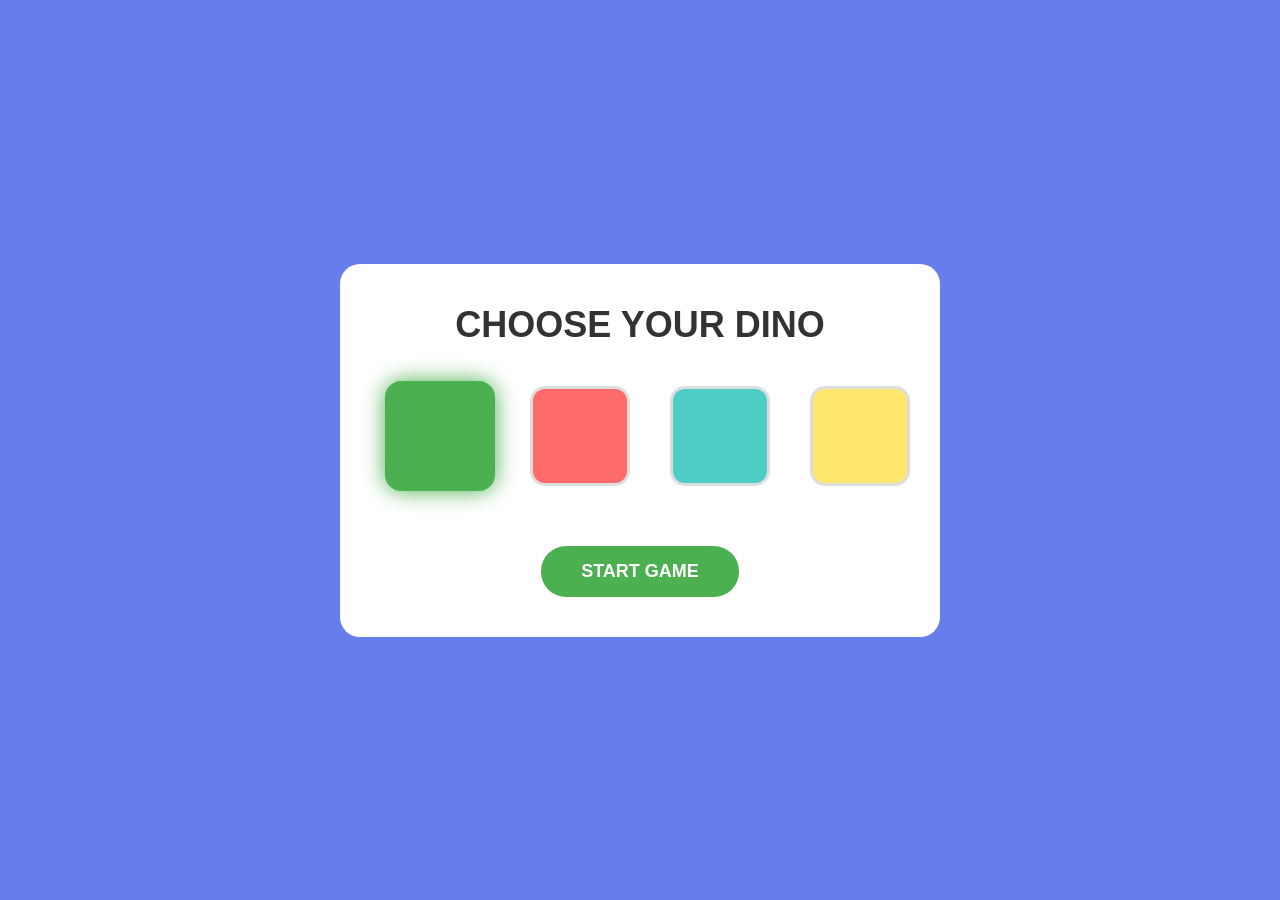
==== commit 076faaa8: "Refactor HTML structure for Dino Game" ====
--- a/index.html
+++ b/index.html
@@ -3,95 +3,51 @@
 <head>
     <meta charset="UTF-8">
     <meta name="viewport" content="width=device-width, initial-scale=1.0">
-    <title>Dino Photo Booth Game</title>
+    <title>Dino Game</title>
     <link rel="stylesheet" href="Dino.css">
 </head>
 <body>
-<div class="photo-booth-screen" id="photoBoothScreen">
-    <div class="photo-booth-content">
-        <h2>Choose Your Dino!</h2>
-        <p class="booth-subtitle">Pick a character for your adventure</p>
-        
-        <div class="photo-grid">
-            <div class="photo-option selected" data-color="#4CAF50">
-                <div class="photo-frame">
-                    <div class="photo-preview"></div>
-                </div>
+    <div id="photoBooth">
+        <h1>CHOOSE YOUR DINO</h1>
+        <div class="dino-grid">
+            <div class="dino-select selected" data-color="#4CAF50">
+                <div class="dino-img"></div>
             </div>
-            
-            <div class="photo-option" data-color="#ff6b6b">
-                <div class="photo-frame">
-                    <div class="photo-preview"></div>
-                </div>
+            <div class="dino-select" data-color="#ff6b6b">
+                <div class="dino-img"></div>
             </div>
-            
-            <div class="photo-option" data-color="#4ecdc4">
-                <div class="photo-frame">
-                    <div class="photo-preview"></div>
-                </div>
+            <div class="dino-select" data-color="#4ecdc4">
+                <div class="dino-img"></div>
             </div>
-            
-            <div class="photo-option" data-color="#ffe66d">
-                <div class="photo-frame">
-                    <div class="photo-preview"></div>
-                </div>
+            <div class="dino-select" data-color="#ffe66d">
+                <div class="dino-img"></div>
             </div>
         </div>
-        
-        <button class="start-game-btn" id="boothStartBtn">START GAME</button>
-    </div>
-</div>
-
-<div class="game-wrapper" id="gameWrapper" style="display: none;">
-    <div class="game-header">
-        <div class="score-display">
-            <div id="score">00000</div>
-            <div id="highScore">HI 00000</div>
-        </div>
-        <div class="game-title">DINO RUN</div>
-        <button class="change-dino-btn" id="changeDinoBtn">CHANGE DINO</button>
+        <button id="startGame">START GAME</button>
     </div>
 
-    <div class="game-container">
-        <div class="game-screen" id="gameScreen">
-            <div class="dino" id="dino"></div>
-            <div class="cactus" id="cactus1"></div>
-            <div class="cactus" id="cactus2"></div>
+    <div id="gameContainer" style="display:none;">
+        <div class="game-header">
+            <div class="score">SCORE: <span id="score">0</span></div>
+            <button id="changeDino">CHANGE DINO</button>
+        </div>
+        <div class="game-area" id="gameArea">
+            <div id="dino"></div>
+            <div id="cactus"></div>
             <div class="ground"></div>
-            <div class="cloud"></div>
+        </div>
+        <div class="game-over" id="gameOver">
+            <h2>GAME OVER</h2>
+            <p>SCORE: <span id="finalScore">0</span></p>
+            <button id="playAgain">PLAY AGAIN</button>
+            <button id="goMenu">MENU</button>
         </div>
     </div>
 
-    <div class="game-controls">
-        <button class="control-btn" id="startBtn">START</button>
-        <button class="control-btn" id="pauseBtn" style="display:none;">PAUSE</button>
-        <button class="control-btn" id="restartBtn">RESTART</button>
-    </div>
-
-    <div class="game-over-screen" id="gameOverScreen">
-        <div class="game-over-content">
-            <h2>GAME OVER</h2>
-            <div class="final-score">
-                <div class="score-label">SCORE</div>
-                <div class="score-value" id="finalScore">00000</div>
-            </div>
-            <div class="final-highscore">
-                <div class="score-label">HIGH SCORE</div>
-                <div class="score-value" id="finalHighScore">00000</div>
-            </div>
-            <button class="play-again-btn" id="playAgainBtn">PLAY AGAIN</button>
-            <button class="change-character-btn" id="changeCharacterBtn">CHANGE CHARACTER</button>
-        </div>
-    </div>
-
-    <div class="instructions">
-        <p>Desktop: Press SPACE to jump</p>
-        <p>Mobile: Tap screen to jump</p>
-    </div>
-</div>
-
-<script src="game.js"></script>
+    <script src="Dino.js"></script>
 </body>
 </html>
 
 
+
+
--- a/Dino.css
+++ b/Dino.css
@@ -2,1554 +2,204 @@
     margin: 0;
     padding: 0;
     box-sizing: border-box;
-    user-select: none;
 }
 
 body {
-    font-family: 'Arial', sans-serif;
-    background: linear-gradient(135deg, #667eea 0%, #764ba2 100%);
-    min-height: 100vh;
+    background: #667eea;
     display: flex;
     justify-content: center;
     align-items: center;
-    padding: 20px;
-}
-
-.photo-booth-screen {
-    position: fixed;
+    min-height: 100vh;
+    font-family: Arial;
+}
+
+#photoBooth {
+    background: white;
+    padding: 40px;
+    border-radius: 20px;
+    text-align: center;
+    width: 90%;
+    max-width: 600px;
+}
+
+h1 {
+    color: #333;
+    margin-bottom: 30px;
+    font-size: 36px;
+}
+
+.dino-grid {
+    display: grid;
+    grid-template-columns: repeat(2, 1fr);
+    gap: 20px;
+    margin: 30px 0;
+}
+
+@media (min-width: 768px) {
+    .dino-grid {
+        grid-template-columns: repeat(4, 1fr);
+    }
+}
+
+.dino-select {
+    cursor: pointer;
+    padding: 10px;
+}
+
+.dino-select.selected .dino-img {
+    transform: scale(1.1);
+    box-shadow: 0 0 20px #4CAF50;
+    border-color: #4CAF50;
+}
+
+.dino-img {
+    width: 100px;
+    height: 100px;
+    border-radius: 15px;
+    margin: 0 auto;
+    border: 3px solid #ddd;
+    transition: all 0.3s;
+}
+
+.dino-select[data-color="#4CAF50"] .dino-img {
+    background: #4CAF50;
+}
+
+.dino-select[data-color="#ff6b6b"] .dino-img {
+    background: #ff6b6b;
+}
+
+.dino-select[data-color="#4ecdc4"] .dino-img {
+    background: #4ecdc4;
+}
+
+.dino-select[data-color="#ffe66d"] .dino-img {
+    background: #ffe66d;
+}
+
+#startGame {
+    background: #4CAF50;
+    color: white;
+    border: none;
+    padding: 15px 40px;
+    font-size: 18px;
+    border-radius: 25px;
+    cursor: pointer;
+    margin-top: 20px;
+    font-weight: bold;
+}
+
+#startGame:hover {
+    background: #388E3C;
+}
+
+#gameContainer {
+    background: white;
+    padding: 30px;
+    border-radius: 20px;
+    width: 90%;
+    max-width: 600px;
+}
+
+.game-header {
+    display: flex;
+    justify-content: space-between;
+    align-items: center;
+    margin-bottom: 20px;
+}
+
+.score {
+    font-size: 24px;
+    font-weight: bold;
+}
+
+#changeDino {
+    background: #FF9800;
+    color: white;
+    border: none;
+    padding: 10px 20px;
+    border-radius: 20px;
+    cursor: pointer;
+}
+
+.game-area {
+    width: 100%;
+    height: 200px;
+    background: #f0f0f0;
+    border-radius: 10px;
+    position: relative;
+    overflow: hidden;
+    border: 2px solid #333;
+}
+
+#dino {
+    position: absolute;
+    bottom: 0;
+    left: 50px;
+    width: 60px;
+    height: 80px;
+    background: #4CAF50;
+    border-radius: 10px 10px 0 0;
+    transition: bottom 0.3s;
+}
+
+#dino.jump {
+    bottom: 100px;
+}
+
+#cactus {
+    position: absolute;
+    bottom: 0;
+    right: -50px;
+    width: 30px;
+    height: 60px;
+    background: #8B4513;
+    border-radius: 10px 10px 0 0;
+}
+
+.ground {
+    position: absolute;
+    bottom: 0;
+    width: 100%;
+    height: 10px;
+    background: #8B4513;
+}
+
+.game-over {
+    position: absolute;
     top: 0;
     left: 0;
     width: 100%;
     height: 100%;
-    background: linear-gradient(135deg, #667eea 0%, #764ba2 100%);
-    display: flex;
-    justify-content: center;
-    align-items: center;
-    z-index: 1000;
-    padding: 20px;
-}
-
-.photo-booth-content {
-    background: rgba(255, 255, 255, 0.95);
-    border-radius: 20px;
-    padding: 40px;
-    max-width: 800px;
-    width: 100%;
-    text-align: center;
-    box-shadow: 0 20px 60px rgba(0, 0, 0, 0.3);
-}
-
-.photo-booth-content h2 {
-    font-size: 42px;
-    color: #333;
-    margin-bottom: 10px;
-}
-
-.booth-subtitle {
-    color: #666;
-    font-size: 18px;
-    margin-bottom: 40px;
-}
-
-.photo-grid {
-    display: grid;
-    grid-template-columns: repeat(2, 1fr);
-    gap: 30px;
-    margin-bottom: 40px;
-}
-
-@media (min-width: 768px) {
-    .photo-grid {
-        grid-template-columns: repeat(4, 1fr);
-    }
-}
-
-.photo-option {
-    cursor: pointer;
-    transition: transform 0.3s ease;
-}
-
-.photo-option:hover {
-    transform: translateY(-10px);
-}
-
-.photo-option.selected {
-    transform: translateY(-10px) scale(1.05);
-}
-
-.photo-option.selected .photo-frame {
-    border-color: #4CAF50;
-    box-shadow: 0 10px 30px rgba(76, 175, 80, 0.3);
-}
-
-.photo-frame {
-    width: 150px;
-    height: 150px;
-    border: 5px solid #ddd;
-    border-radius: 20px;
-    margin: 0 auto;
-    overflow: hidden;
-    transition: all 0.3s ease;
-    background: white;
-}
-
-.photo-preview {
-    width: 100%;
-    height: 100%;
-}
-
-.start-game-btn {
-    background: linear-gradient(to right, #4CAF50, #45a049);
-    color: white;
-    padding: 15px 40px;
-    border: none;
-    border-radius: 50px;
-    font-size: 18px;
-    font-weight: bold;
-    cursor: pointer;
-    transition: all 0.3s ease;
-    min-width: 200px;
-    margin-top: 20px;
-}
-
-.start-game-btn:hover {
-    background: linear-gradient(to right, #45a049, #388E3C);
-    transform: translateY(-3px);
-    box-shadow: 0 10px 20px rgba(76, 175, 80, 0.4);
-}
-
-.game-wrapper {
-    background: rgba(255, 255, 255, 0.95);
-    border-radius: 20px;
-    padding: 25px;
-    box-shadow: 0 20px 60px rgba(0, 0, 0, 0.3);
-    max-width: 800px;
-    width: 100%;
-    position: relative;
-}
-
-.game-header {
-    display: flex;
-    justify-content: space-between;
-    align-items: center;
-    margin-bottom: 25px;
-    padding-bottom: 15px;
-    border-bottom: 3px solid #eee;
-    flex-wrap: wrap;
-    gap: 15px;
-}
-
-.score-display {
-    font-family: 'Courier New', monospace;
-    font-size: 28px;
-    font-weight: bold;
-    color: #333;
-    background: #f8f9fa;
-    padding: 10px 20px;
-    border-radius: 10px;
-    border: 2px solid #ddd;
-    display: flex;
-    gap: 20px;
-}
-
-.game-title {
-    font-size: 32px;
-    font-weight: bold;
-    color: #333;
-    text-shadow: 2px 2px 4px rgba(0, 0, 0, 0.1);
-    flex-grow: 1;
-    text-align: center;
-}
-
-.change-dino-btn {
-    background: linear-gradient(to right, #FF9800, #F57C00);
-    color: white;
-    padding: 10px 20px;
-    border: none;
-    border-radius: 50px;
-    font-size: 14px;
-    font-weight: bold;
-    cursor: pointer;
-    transition: all 0.3s ease;
-    white-space: nowrap;
-}
-
-.change-dino-btn:hover {
-    background: linear-gradient(to right, #F57C00, #E65100);
-    transform: translateY(-2px);
-    box-shadow: 0 5px 15px rgba(255, 152, 0, 0.4);
-}
-
-.game-container {
-    background: white;
-    border-radius: 15px;
-    overflow: hidden;
-    border: 5px solid #333;
-    position: relative;
-    height: 200px;
-    margin-bottom: 25px;
-    touch-action: manipulation;
-}
-
-.game-screen {
-    width: 100%;
-    height: 100%;
-    position: relative;
-    overflow: hidden;
-    background: linear-gradient(to bottom, #87CEEB 0%, #98D8E8 100%);
-    cursor: pointer;
-}
-
-.ground {
-    position: absolute;
-    bottom: 0;
-    width: 100%;
-    height: 20px;
-    background: linear-gradient(to right, #8B4513, #A0522D, #8B4513);
-    z-index: 5;
-}
-
-.cloud {
-    position: absolute;
-    top: 40px;
-    right: -100px;
-    width: 80px;
-    height: 30px;
-    background: white;
-    border-radius: 40px;
-    animation: cloudMove 20s linear infinite;
-}
-
-.cloud::before,
-.cloud::after {
-    content: '';
-    position: absolute;
-    background: white;
-    border-radius: 50%;
-}
-
-.cloud::before {
-    top: -12px;
-    left: 12px;
-    width: 30px;
-    height: 30px;
-}
-
-.cloud::after {
-    top: -8px;
-    right: 16px;
-    width: 24px;
-    height: 24px;
-}
-
-@keyframes cloudMove {
-    0% { right: -100px; }
-    100% { right: 100%; }
-}
-
-.cactus {
-    position: absolute;
-    bottom: 20px;
-    width: 40px;
-    height: 80px;
-    background: #4CAF50;
-    border-radius: 10px;
-    z-index: 10;
-    display: none;
-}
-
-.dino {
-    position: absolute;
-    left: 50px;
-    bottom: 20px;
-    width: 60px;
-    height: 80px;
-    z-index: 20;
-    background: #4CAF50;
-    border-radius: 10px;
-    transition: bottom 0.3s cubic-bezier(0.175, 0.885, 0.32, 1.275);
-}
-
-.dino.jump {
-    bottom: 100px !important;
-}
-
-.game-controls {
-    display: flex;
-    justify-content: center;
-    gap: 15px;
-    margin-top: 20px;
-}
-
-.control-btn {
-    padding: 12px 24px;
-    border: none;
-    border-radius: 50px;
-    font-size: 16px;
-    font-weight: bold;
-    cursor: pointer;
-    transition: all 0.3s ease;
-    min-width: 120px;
-}
-
-.start-btn {
-    background: linear-gradient(to right, #4CAF50, #45a049);
-    color: white;
-}
-
-.pause-btn {
-    background: linear-gradient(to right, #FF9800, #F57C00);
-    color: white;
-}
-
-.restart-btn {
-    background: linear-gradient(to right, #2196F3, #1976D2);
-    color: white;
-}
-
-.game-over-screen {
-    position: absolute;
-    top: 0;
-    left: 0;
-    width: 100%;
-    height: 100%;
-    background: rgba(0, 0, 0, 0.9);
+    background: rgba(0,0,0,0.8);
     display: none;
     justify-content: center;
     align-items: center;
-    z-index: 100;
-    border-radius: 15px;
-}
-
-.game-over-content {
-    background: white;
-    padding: 40px;
-    border-radius: 20px;
-    text-align: center;
-    max-width: 400px;
-    width: 90%;
-}
-
-.game-over-content h2 {
-    color: #333;
-    margin-bottom: 30px;
-    font-size: 32px;
-}
-
-.final-score,
-.final-highscore {
+    flex-direction: column;
+    color: white;
+    border-radius: 20px;
+}
+
+.game-over h2 {
+    font-size: 40px;
     margin-bottom: 20px;
-    padding: 15px;
-    background: #f8f9fa;
-    border-radius: 10px;
-}
-
-.score-label {
-    color: #666;
-    font-size: 14px;
-    margin-bottom: 5px;
-}
-
-.score-value {
-    font-family: 'Courier New', monospace;
-    font-size: 28px;
-    font-weight: bold;
-    color: #333;
-}
-
-.play-again-btn,
-.change-character-btn {
-    padding: 15px 30px;
+}
+
+.game-over p {
+    font-size: 24px;
+    margin-bottom: 20px;
+}
+
+.game-over button {
+    background: #4CAF50;
+    color: white;
     border: none;
-    border-radius: 50px;
+    padding: 12px 25px;
+    border-radius: 20px;
+    cursor: pointer;
     font-size: 16px;
-    font-weight: bold;
-    cursor: pointer;
-    margin-top: 10px;
-    width: 100%;
-    transition: all 0.3s ease;
-}
-
-.play-again-btn {
-    background: linear-gradient(to right, #4CAF50, #45a049);
-    color: white;
-}
-
-.change-character-btn {
-    background: linear-gradient(to right, #FF9800, #F57C00);
-    color: white;
-}
-
-.instructions {
-    margin-top: 25px;
-    padding: 20px;
-    background: #f8f9fa;
-    border-radius: 10px;
-    text-align: center;
-}
-
-.instructions p {
-    color: #666;
-    margin: 8px 0;
-}
-
-@media (max-width: 768px) {
-    .game-wrapper {
-        padding: 15px;
-    }
-    
-    .game-header {
-        flex-direction: column;
-        gap: 15px;
-    }
-    
-    .game-container {
-        height: 180px;
-    }
-    
-    .score-display {
-        font-size: 24px;
-        padding: 8px 16px;
-    }
-    
-    .game-title {
-        font-size: 28px;
-    }
-    
-    .photo-frame {
-        width: 120px;
-        height: 120px;
-    }
-    
-    .dino {
-        left: 30px;
-    }
-}
-
-@media (max-width: 480px) {
-    body {
-        padding: 10px;
-    }
-    
-    .game-wrapper {
-        padding: 10px;
-    }
-    
-    .game-container {
-        height: 150px;
-    }
-    
-    .cactus {
-        width: 30px;
-        height: 60px;
-    }
-    
-    .dino {
-        width: 50px;
-        height: 70px;
-        left: 20px;
-    }
-    
-    .dino.jump {
-        bottom: 80px !important;
-    }
-    
-    .photo-booth-content {
-        padding: 20px;
-    }
-    
-    .photo-grid {
-        gap: 15px;
-    }
-    
-    .photo-frame {
-        width: 100px;
-        height: 100px;
-    }
-}    width: 100%;
-    text-align: center;
-    box-shadow: 0 20px 60px rgba(0, 0, 0, 0.3);
-}
-
-.photo-booth-content h2 {
-    font-size: 42px;
-    color: #333;
-    margin-bottom: 10px;
-}
-
-.booth-subtitle {
-    color: #666;
-    font-size: 18px;
-    margin-bottom: 40px;
-}
-
-.photo-grid {
-    display: grid;
-    grid-template-columns: repeat(2, 1fr);
-    gap: 30px;
-    margin-bottom: 40px;
-}
-
-@media (min-width: 768px) {
-    .photo-grid {
-        grid-template-columns: repeat(4, 1fr);
-    }
-}
-
-.photo-option {
-    cursor: pointer;
-    transition: transform 0.3s ease;
-}
-
-.photo-option:hover {
-    transform: translateY(-10px);
-}
-
-.photo-option.selected {
-    transform: translateY(-10px) scale(1.05);
-}
-
-.photo-option.selected .photo-frame {
-    border-color: #4CAF50;
-    box-shadow: 0 10px 30px rgba(76, 175, 80, 0.3);
-}
-
-.photo-frame {
-    width: 150px;
-    height: 150px;
-    border: 5px solid #ddd;
-    border-radius: 20px;
-    margin: 0 auto;
-    overflow: hidden;
-    transition: all 0.3s ease;
-    background: white;
-}
-
-.photo-preview {
-    width: 100%;
-    height: 100%;
-}
-
-.start-game-btn {
-    background: linear-gradient(to right, #4CAF50, #45a049);
-    color: white;
-    padding: 15px 40px;
-    border: none;
-    border-radius: 50px;
-    font-size: 18px;
-    font-weight: bold;
-    cursor: pointer;
-    transition: all 0.3s ease;
-    min-width: 200px;
-    margin-top: 20px;
-}
-
-.start-game-btn:hover {
-    background: linear-gradient(to right, #45a049, #388E3C);
-    transform: translateY(-3px);
-    box-shadow: 0 10px 20px rgba(76, 175, 80, 0.4);
-}
-
-.game-wrapper {
-    background: rgba(255, 255, 255, 0.95);
-    border-radius: 20px;
-    padding: 25px;
-    box-shadow: 0 20px 60px rgba(0, 0, 0, 0.3);
-    max-width: 800px;
-    width: 100%;
-    position: relative;
-}
-
-.game-header {
-    display: flex;
-    justify-content: space-between;
-    align-items: center;
-    margin-bottom: 25px;
-    padding-bottom: 15px;
-    border-bottom: 3px solid #eee;
-    flex-wrap: wrap;
-    gap: 15px;
-}
-
-.score-display {
-    font-family: 'Courier New', monospace;
-    font-size: 28px;
-    font-weight: bold;
-    color: #333;
-    background: #f8f9fa;
-    padding: 10px 20px;
-    border-radius: 10px;
-    border: 2px solid #ddd;
-    display: flex;
-    gap: 20px;
-}
-
-.game-title {
-    font-size: 32px;
-    font-weight: bold;
-    color: #333;
-    text-shadow: 2px 2px 4px rgba(0, 0, 0, 0.1);
-    flex-grow: 1;
-    text-align: center;
-}
-
-.change-dino-btn {
-    background: linear-gradient(to right, #FF9800, #F57C00);
-    color: white;
-    padding: 10px 20px;
-    border: none;
-    border-radius: 50px;
-    font-size: 14px;
-    font-weight: bold;
-    cursor: pointer;
-    transition: all 0.3s ease;
-    white-space: nowrap;
-}
-
-.change-dino-btn:hover {
-    background: linear-gradient(to right, #F57C00, #E65100);
-    transform: translateY(-2px);
-    box-shadow: 0 5px 15px rgba(255, 152, 0, 0.4);
-}
-
-.game-container {
-    background: white;
-    border-radius: 15px;
-    overflow: hidden;
-    border: 5px solid #333;
-    position: relative;
-    height: 200px;
-    margin-bottom: 25px;
-    touch-action: manipulation;
-}
-
-.game-screen {
-    width: 100%;
-    height: 100%;
-    position: relative;
-    overflow: hidden;
-    background: linear-gradient(to bottom, #87CEEB 0%, #98D8E8 100%);
-    cursor: pointer;
-}
-
-.ground {
-    position: absolute;
-    bottom: 0;
-    width: 100%;
-    height: 20px;
-    background: linear-gradient(to right, #8B4513, #A0522D, #8B4513);
-    z-index: 5;
-}
-
-.cloud {
-    position: absolute;
-    top: 40px;
-    right: -100px;
-    width: 80px;
-    height: 30px;
-    background: white;
-    border-radius: 40px;
-    animation: cloudMove 20s linear infinite;
-}
-
-.cloud::before,
-.cloud::after {
-    content: '';
-    position: absolute;
-    background: white;
-    border-radius: 50%;
-}
-
-.cloud::before {
-    top: -12px;
-    left: 12px;
-    width: 30px;
-    height: 30px;
-}
-
-.cloud::after {
-    top: -8px;
-    right: 16px;
-    width: 24px;
-    height: 24px;
-}
-
-@keyframes cloudMove {
-    0% { right: -100px; }
-    100% { right: 100%; }
-}
-
-.cactus {
-    position: absolute;
-    bottom: 20px;
-    width: 40px;
-    height: 80px;
-    background: #4CAF50;
-    border-radius: 10px;
-    z-index: 10;
-    display: none;
-}
-
-.dino {
-    position: absolute;
-    left: 50px;
-    bottom: 20px;
-    width: 60px;
-    height: 80px;
-    z-index: 20;
-    background: #4CAF50;
-    border-radius: 10px;
-    transition: bottom 0.3s cubic-bezier(0.175, 0.885, 0.32, 1.275);
-}
-
-.dino.jump {
-    bottom: 100px !important;
-}
-
-.game-controls {
-    display: flex;
-    justify-content: center;
-    gap: 15px;
-    margin-top: 20px;
-}
-
-.control-btn {
-    padding: 12px 24px;
-    border: none;
-    border-radius: 50px;
-    font-size: 16px;
-    font-weight: bold;
-    cursor: pointer;
-    transition: all 0.3s ease;
-    min-width: 120px;
-}
-
-.start-btn {
-    background: linear-gradient(to right, #4CAF50, #45a049);
-    color: white;
-}
-
-.pause-btn {
-    background: linear-gradient(to right, #FF9800, #F57C00);
-    color: white;
-}
-
-.restart-btn {
-    background: linear-gradient(to right, #2196F3, #1976D2);
-    color: white;
-}
-
-.game-over-screen {
-    position: absolute;
-    top: 0;
-    left: 0;
-    width: 100%;
-    height: 100%;
-    background: rgba(0, 0, 0, 0.9);
-    display: none;
-    justify-content: center;
-    align-items: center;
-    z-index: 100;
-    border-radius: 15px;
-}
-
-.game-over-content {
-    background: white;
-    padding: 40px;
-    border-radius: 20px;
-    text-align: center;
-    max-width: 400px;
-    width: 90%;
-}
-
-.game-over-content h2 {
-    color: #333;
-    margin-bottom: 30px;
-    font-size: 32px;
-}
-
-.final-score,
-.final-highscore {
-    margin-bottom: 20px;
-    padding: 15px;
-    background: #f8f9fa;
-    border-radius: 10px;
-}
-
-.score-label {
-    color: #666;
-    font-size: 14px;
-    margin-bottom: 5px;
-}
-
-.score-value {
-    font-family: 'Courier New', monospace;
-    font-size: 28px;
-    font-weight: bold;
-    color: #333;
-}
-
-.play-again-btn,
-.change-character-btn {
-    padding: 15px 30px;
-    border: none;
-    border-radius: 50px;
-    font-size: 16px;
-    font-weight: bold;
-    cursor: pointer;
-    margin-top: 10px;
-    width: 100%;
-    transition: all 0.3s ease;
-}
-
-.play-again-btn {
-    background: linear-gradient(to right, #4CAF50, #45a049);
-    color: white;
-}
-
-.change-character-btn {
-    background: linear-gradient(to right, #FF9800, #F57C00);
-    color: white;
-}
-
-.instructions {
-    margin-top: 25px;
-    padding: 20px;
-    background: #f8f9fa;
-    border-radius: 10px;
-    text-align: center;
-}
-
-.instructions p {
-    color: #666;
-    margin: 8px 0;
-}
-
-@media (max-width: 768px) {
-    .game-wrapper {
-        padding: 15px;
-    }
-    
-    .game-header {
-        flex-direction: column;
-        gap: 15px;
-    }
-    
-    .game-container {
-        height: 180px;
-    }
-    
-    .score-display {
-        font-size: 24px;
-        padding: 8px 16px;
-    }
-    
-    .game-title {
-        font-size: 28px;
-    }
-    
-    .photo-frame {
-        width: 120px;
-        height: 120px;
-    }
-    
-    .dino {
-        left: 30px;
-    }
-}
-
-@media (max-width: 480px) {
-    body {
-        padding: 10px;
-    }
-    
-    .game-wrapper {
-        padding: 10px;
-    }
-    
-    .game-container {
-        height: 150px;
-    }
-    
-    .cactus {
-        width: 30px;
-        height: 60px;
-    }
-    
-    .dino {
-        width: 50px;
-        height: 70px;
-        left: 20px;
-    }
-    
-    .dino.jump {
-        bottom: 80px !important;
-    }
-    
-    .photo-booth-content {
-        padding: 20px;
-    }
-    
-    .photo-grid {
-        gap: 15px;
-    }
-    
-    .photo-frame {
-        width: 100px;
-        height: 100px;
-    }
-    }    max-width: 800px;
-    width: 100%;
-    text-align: center;
-    box-shadow: 0 20px 60px rgba(0, 0, 0, 0.3);
-    animation: slideIn 0.5s ease-out;
-}
-
-@keyframes slideIn {
-    0% {
-        transform: translateY(-50px);
-        opacity: 0;
-    }
-    100% {
-        transform: translateY(0);
-        opacity: 1;
-    }
-}
-
-.photo-booth-content h2 {
-    font-size: 42px;
-    color: #333;
-    margin-bottom: 10px;
-    font-weight: bold;
-}
-
-.booth-subtitle {
-    color: #666;
-    font-size: 18px;
-    margin-bottom: 40px;
-}
-
-.photo-grid {
-    display: grid;
-    grid-template-columns: repeat(2, 1fr);
-    gap: 30px;
-    margin-bottom: 40px;
-}
-
-@media (min-width: 768px) {
-    .photo-grid {
-        grid-template-columns: repeat(4, 1fr);
-    }
-}
-
-.photo-option {
-    cursor: pointer;
-    transition: transform 0.3s ease;
-}
-
-.photo-option:hover {
-    transform: translateY(-10px);
-}
-
-.photo-option.selected {
-    transform: translateY(-10px) scale(1.05);
-}
-
-.photo-option.selected .photo-frame {
-    border-color: #4CAF50;
-    box-shadow: 0 10px 30px rgba(76, 175, 80, 0.3);
-}
-
-.photo-frame {
-    width: 150px;
-    height: 150px;
-    border: 5px solid #ddd;
-    border-radius: 20px;
-    margin: 0 auto 15px;
-    overflow: hidden;
-    transition: all 0.3s ease;
-    background: white;
-}
-
-.photo-preview {
-    width: 100%;
-    height: 100%;
-    background-size: contain;
-    background-repeat: no-repeat;
-    background-position: center;
-}
-
-.photo-label {
-    font-size: 18px;
-    font-weight: bold;
-    color: #333;
-    margin-top: 10px;
-}
-
-.booth-controls {
-    margin: 30px 0;
-}
-
-.start-game-btn {
-    background: linear-gradient(to right, #4CAF50, #45a049);
-    color: white;
-    padding: 15px 40px;
-    border: none;
-    border-radius: 50px;
-    font-size: 18px;
-    font-weight: bold;
-    cursor: pointer;
-    transition: all 0.3s ease;
-    min-width: 200px;
-}
-
-.start-game-btn:hover {
-    background: linear-gradient(to right, #45a049, #388E3C);
-    transform: translateY(-3px);
-    box-shadow: 0 10px 20px rgba(76, 175, 80, 0.4);
-}
-
-.booth-hint {
-    color: #666;
-    font-size: 14px;
-    margin-top: 20px;
-}
-
-.game-wrapper {
-    background: rgba(255, 255, 255, 0.95);
-    border-radius: 20px;
-    padding: 25px;
-    box-shadow: 0 20px 60px rgba(0, 0, 0, 0.3);
-    max-width: 800px;
-    width: 100%;
-    position: relative;
-    animation: popIn 0.5s ease-out;
-}
-
-@keyframes popIn {
-    0% {
-        opacity: 0;
-        transform: scale(0.9);
-    }
-    100% {
-        opacity: 1;
-        transform: scale(1);
-    }
-}
-
-.game-header {
-    display: flex;
-    justify-content: space-between;
-    align-items: center;
-    margin-bottom: 25px;
-    padding-bottom: 15px;
-    border-bottom: 3px solid #eee;
-    flex-wrap: wrap;
-    gap: 15px;
-}
-
-.score-display {
-    font-family: 'Courier New', monospace;
-    font-size: 28px;
-    font-weight: bold;
-    color: #333;
-    background: #f8f9fa;
-    padding: 10px 20px;
-    border-radius: 10px;
-    border: 2px solid #ddd;
-    display: flex;
-    gap: 20px;
-}
-
-.game-title {
-    font-size: 32px;
-    font-weight: bold;
-    color: #333;
-    text-shadow: 2px 2px 4px rgba(0, 0, 0, 0.1);
-    flex-grow: 1;
-    text-align: center;
-}
-
-.change-dino-btn {
-    background: linear-gradient(to right, #FF9800, #F57C00);
-    color: white;
-    padding: 10px 20px;
-    border: none;
-    border-radius: 50px;
-    font-size: 14px;
-    font-weight: bold;
-    cursor: pointer;
-    transition: all 0.3s ease;
-    white-space: nowrap;
-}
-
-.change-dino-btn:hover {
-    background: linear-gradient(to right, #F57C00, #E65100);
-    transform: translateY(-2px);
-    box-shadow: 0 5px 15px rgba(255, 152, 0, 0.4);
-}
-
-.game-container {
-    background: white;
-    border-radius: 15px;
-    overflow: hidden;
-    border: 5px solid #333;
-    position: relative;
-    height: 200px;
-    margin-bottom: 25px;
-}
-
-.game-screen {
-    width: 100%;
-    height: 100%;
-    position: relative;
-    overflow: hidden;
-    background: linear-gradient(to bottom, #87CEEB 0%, #98D8E8 100%);
-}
-
-.ground {
-    position: absolute;
-    bottom: 0;
-    width: 100%;
-    height: 20px;
-    background: linear-gradient(to right, #8B4513, #A0522D, #8B4513);
-    z-index: 5;
-}
-
-.cloud {
-    position: absolute;
-    top: 40px;
-    right: -100px;
-    width: 80px;
-    height: 30px;
-    background: white;
-    border-radius: 40px;
-    animation: cloudMove 20s linear infinite;
-    box-shadow: 0 5px 15px rgba(255, 255, 255, 0.5);
-}
-
-.cloud::before,
-.cloud::after {
-    content: '';
-    position: absolute;
-    background: white;
-    border-radius: 50%;
-}
-
-.cloud::before {
-    top: -12px;
-    left: 12px;
-    width: 30px;
-    height: 30px;
-}
-
-.cloud::after {
-    top: -8px;
-    right: 16px;
-    width: 24px;
-    height: 24px;
-}
-
-@keyframes cloudMove {
-    0% {
-        right: -100px;
-    }
-    100% {
-        right: 100%;
-    }
-}
-
-.cactus.cactus-img {
-    position: absolute;
-    bottom: 20px;
-    width: 40px;
-    height: 80px;
-    background-size: contain;
-    background-repeat: no-repeat;
-    background-position: center;
-    z-index: 10;
-    display: none;
-    transform: rotate(0deg) !important;
-}
-
-#cactus {
-    background-image: url('cactus.png'); /* Add mo cactus dine */
-}
-
-#cactus2 {
-    background-image: url('cactus2.png'); /* Add mo yung tatlo cactus hehe */
-}
-
-.cactus.cactus-img:before {
-    content: '';
-    position: absolute;
-    width: 100%;
-    height: 100%;
-    background-color: #4CAF50;
-    border-radius: 10px;
-    z-index: -1;
-    display: none;
-}
-
-.dino {
-    position: absolute;
-    left: 50px;
-    bottom: 20px;
-    width: 60px;
-    height: 80px;
-    z-index: 20;
-    background-image: url("roy.png"); 
-    background-size: contain;
-    background-repeat: no-repeat;
-    background-position: center;
-    transition: bottom 0.3s cubic-bezier(0.175, 0.885, 0.32, 1.275);
-}
-
-.dino.jump {
-    bottom: 100px !important;
-}
-
-.controls-container {
-    margin-top: 20px;
-}
-
-.desktop-controls {
-    text-align: center;
-    margin-bottom: 20px;
-}
-
-.control-hint {
-    color: #666;
-    margin-bottom: 15px;
-    font-size: 14px;
-}
-
-.control-buttons {
-    display: flex;
-    justify-content: center;
-    gap: 15px;
-}
-
-.btn {
-    padding: 12px 24px;
-    border: none;
-    border-radius: 50px;
-    font-size: 16px;
-    font-weight: bold;
-    cursor: pointer;
-    transition: all 0.3s ease;
-    display: flex;
-    align-items: center;
-    justify-content: center;
-    gap: 8px;
-    min-width: 120px;
-}
-
-.btn i {
-    font-size: 18px;
-}
-
-.start-btn {
-    background: linear-gradient(to right, #4CAF50, #45a049);
-    color: white;
-}
-
-.start-btn:hover {
-    background: linear-gradient(to right, #45a049, #388E3C);
-    transform: translateY(-2px);
-    box-shadow: 0 5px 15px rgba(76, 175, 80, 0.4);
-}
-
-.pause-btn {
-    background: linear-gradient(to right, #FF9800, #F57C00);
-    color: white;
-}
-
-.pause-btn:hover {
-    background: linear-gradient(to right, #F57C00, #E65100);
-    transform: translateY(-2px);
-    box-shadow: 0 5px 15px rgba(255, 152, 0, 0.4);
-}
-
-.restart-btn {
-    background: linear-gradient(to right, #2196F3, #1976D2);
-    color: white;
-}
-
-.restart-btn:hover {
-    background: linear-gradient(to right, #1976D2, #0D47A1);
-    transform: translateY(-2px);
-    box-shadow: 0 5px 15px rgba(33, 150, 243, 0.4);
-}
-
-/* Mobile controls */
-.mobile-controls {
-    display: none;
-}
-
-.mobile-jump-container {
-    text-align: center;
-    margin-bottom: 20px;
-}
-
-.mobile-jump-btn {
-    width: 80px;
-    height: 80px;
-    border-radius: 50%;
-    background: linear-gradient(to bottom, #4CAF50, #388E3C);
-    border: none;
-    color: white;
-    font-size: 24px;
-    cursor: pointer;
-    box-shadow: 0 5px 15px rgba(0, 0, 0, 0.2);
-    transition: all 0.2s ease;
-}
-
-.mobile-jump-btn:active {
-    transform: scale(0.95);
-    box-shadow: 0 2px 5px rgba(0, 0, 0, 0.2);
-}
-
-.mobile-hint {
-    margin-top: 10px;
-    color: #666;
-    font-size: 14px;
-}
-
-.mobile-game-buttons {
-    display: flex;
-    justify-content: center;
-    gap: 20px;
-}
-
-.mobile-btn {
-    width: 60px;
-    height: 60px;
-    border-radius: 50%;
-    border: none;
-    background: linear-gradient(to bottom, #666, #444);
-    color: white;
-    font-size: 20px;
-    cursor: pointer;
-    display: flex;
-    align-items: center;
-    justify-content: center;
-    box-shadow: 0 3px 10px rgba(0, 0, 0, 0.2);
-    transition: all 0.2s ease;
-}
-
-.mobile-btn:active {
-    transform: scale(0.95);
-}
-
-/* Game Over Screen */
-.game-over-screen {
-    position: absolute;
-    top: 0;
-    left: 0;
-    width: 100%;
-    height: 100%;
-    background: rgba(0, 0, 0, 0.9);
-    display: none;
-    justify-content: center;
-    align-items: center;
-    z-index: 100;
-    border-radius: 15px;
-}
-
-.game-over-content {
-    background: white;
-    padding: 40px;
-    border-radius: 20px;
-    text-align: center;
-    max-width: 400px;
-    width: 90%;
-    animation: popIn 0.3s ease-out;
-}
-
-@keyframes popIn {
-    0% {
-        transform: scale(0.5);
-        opacity: 0;
-    }
-    100% {
-        transform: scale(1);
-        opacity: 1;
-    }
-}
-
-.game-over-content h2 {
-    color: #333;
-    margin-bottom: 30px;
-    font-size: 32px;
-}
-
-.final-score,
-.final-highscore {
-    margin-bottom: 20px;
-    padding: 15px;
-    background: #f8f9fa;
-    border-radius: 10px;
-}
-
-.score-label {
-    color: #666;
-    font-size: 14px;
-    margin-bottom: 5px;
-}
-
-.score-value {
-    font-family: 'Courier New', monospace;
-    font-size: 28px;
-    font-weight: bold;
-    color: #333;
-}
-
-.play-again-btn,
-.change-character-btn {
-    padding: 15px 30px;
-    border: none;
-    border-radius: 50px;
-    font-size: 16px;
-    font-weight: bold;
-    cursor: pointer;
-    margin-top: 10px;
-    width: 100%;
-    transition: all 0.3s ease;
-}
-
-.play-again-btn {
-    background: linear-gradient(to right, #4CAF50, #45a049);
-    color: white;
-}
-
-.play-again-btn:hover {
-    background: linear-gradient(to right, #45a049, #388E3C);
-    transform: translateY(-2px);
-    box-shadow: 0 5px 20px rgba(76, 175, 80, 0.4);
-}
-
-.change-character-btn {
-    background: linear-gradient(to right, #FF9800, #F57C00);
-    color: white;
-}
-
-.change-character-btn:hover {
-    background: linear-gradient(to right, #F57C00, #E65100);
-    transform: translateY(-2px);
-    box-shadow: 0 5px 20px rgba(255, 152, 0, 0.4);
-}
-
-/* Instructions */
-.instructions {
-    margin-top: 25px;
-    padding: 20px;
-    background: #f8f9fa;
-    border-radius: 10px;
-    text-align: center;
-}
-
-.instructions p {
-    color: #666;
-    margin: 8px 0;
-    display: flex;
-    align-items: center;
-    justify-content: center;
-    gap: 10px;
-}
-
-.instructions i {
-    color: #4CAF50;
-    width: 20px;
-}
-
-/* Responsive */
-@media (max-width: 768px) {
-    .game-wrapper {
-        padding: 15px;
-    }
-    
-    .game-header {
-        flex-direction: column;
-        gap: 15px;
-    }
-    
-    .desktop-controls {
-        display: none;
-    }
-    
-    .mobile-controls {
-        display: block;
-    }
-    
-    .game-container {
-        height: 180px;
-    }
-    
-    .score-display {
-        font-size: 24px;
-        padding: 8px 16px;
-    }
-    
-    .game-title {
-        font-size: 28px;
-    }
-    
-    .change-dino-btn {
-        order: -1;
-        width: 100%;
-    }
-    
-    .photo-frame {
-        width: 120px;
-        height: 120px;
-    }
-    
-    .dino {
-        left: 30px;
-    }
-}
-
-@media (max-width: 480px) {
-    body {
-        padding: 10px;
-    }
-    
-    .game-wrapper {
-        padding: 10px;
-    }
-    
-    .game-container {
-        height: 150px;
-    }
-    
-    .cactus.cactus-img {
-        width: 30px;
-        height: 60px;
-    }
-    
-    .dino {
-        width: 50px;
-        height: 70px;
-        left: 20px;
-    }
-    
-    .dino.jump {
-        bottom: 80px !important;
-    }
-    
-    .photo-booth-content {
-        padding: 20px;
-    }
-    
-    .photo-grid {
-        gap: 15px;
-    }
-    
-    .photo-frame {
-        width: 100px;
-        height: 100px;
-    }
-}
-
-
+    margin: 5px;
+}
+
+
+
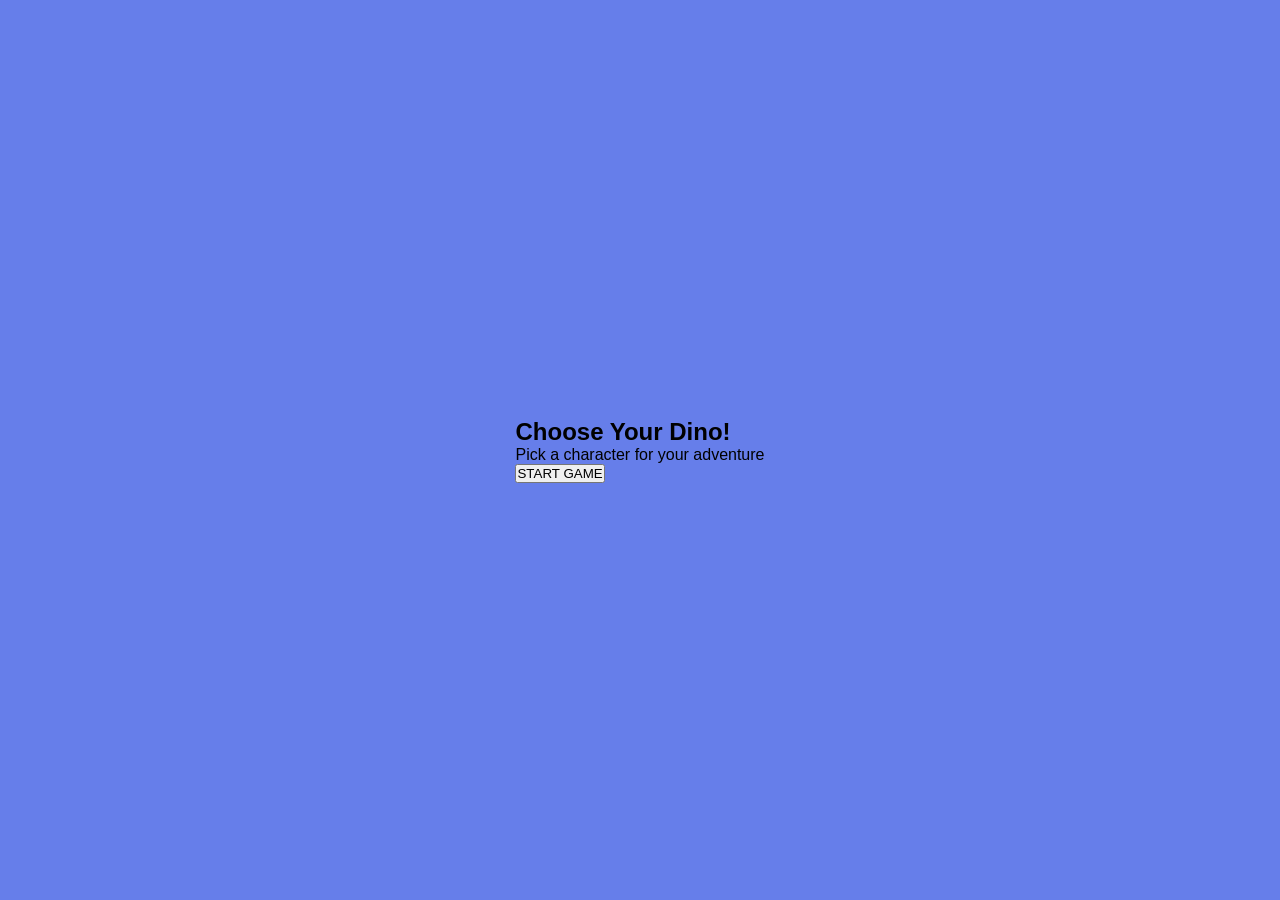
==== commit 8bbeea5c: "Update index.html" ====
--- a/index.html
+++ b/index.html
@@ -3,51 +3,93 @@
 <head>
     <meta charset="UTF-8">
     <meta name="viewport" content="width=device-width, initial-scale=1.0">
-    <title>Dino Game</title>
+    <title>Dino Photo Booth Game</title>
     <link rel="stylesheet" href="Dino.css">
 </head>
 <body>
-    <div id="photoBooth">
-        <h1>CHOOSE YOUR DINO</h1>
-        <div class="dino-grid">
-            <div class="dino-select selected" data-color="#4CAF50">
-                <div class="dino-img"></div>
+<div class="photo-booth-screen" id="photoBoothScreen">
+    <div class="photo-booth-content">
+        <h2>Choose Your Dino!</h2>
+        <p class="booth-subtitle">Pick a character for your adventure</p>
+        
+        <div class="photo-grid">
+            <div class="photo-option selected" data-color="#4CAF50">
+                <div class="photo-frame">
+                    <div class="photo-preview" style="background-color: #4CAF50"></div>
+                </div>
             </div>
-            <div class="dino-select" data-color="#ff6b6b">
-                <div class="dino-img"></div>
+            
+            <div class="photo-option" data-color="#ff6b6b">
+                <div class="photo-frame">
+                    <div class="photo-preview" style="background-color: #ff6b6b"></div>
+                </div>
             </div>
-            <div class="dino-select" data-color="#4ecdc4">
-                <div class="dino-img"></div>
+            
+            <div class="photo-option" data-color="#4ecdc4">
+                <div class="photo-frame">
+                    <div class="photo-preview" style="background-color: #4ecdc4"></div>
+                </div>
             </div>
-            <div class="dino-select" data-color="#ffe66d">
-                <div class="dino-img"></div>
+            
+            <div class="photo-option" data-color="#ffe66d">
+                <div class="photo-frame">
+                    <div class="photo-preview" style="background-color: #ffe66d"></div>
+                </div>
             </div>
         </div>
-        <button id="startGame">START GAME</button>
+        
+        <button class="start-game-btn" id="boothStartBtn">START GAME</button>
+    </div>
+</div>
+
+<div class="game-wrapper" id="gameWrapper" style="display: none;">
+    <div class="game-header">
+        <div class="score-display">
+            <div id="score">00000</div>
+            <div id="highScore">HI 00000</div>
+        </div>
+        <div class="game-title">DINO RUN</div>
+        <button class="change-dino-btn" id="changeDinoBtn">CHANGE DINO</button>
     </div>
 
-    <div id="gameContainer" style="display:none;">
-        <div class="game-header">
-            <div class="score">SCORE: <span id="score">0</span></div>
-            <button id="changeDino">CHANGE DINO</button>
-        </div>
-        <div class="game-area" id="gameArea">
-            <div id="dino"></div>
-            <div id="cactus"></div>
+    <div class="game-container">
+        <div class="game-screen" id="gameScreen">
+            <div class="dino" id="dino"></div>
+            <div class="cactus" id="cactus1"></div>
+            <div class="cactus" id="cactus2"></div>
             <div class="ground"></div>
-        </div>
-        <div class="game-over" id="gameOver">
-            <h2>GAME OVER</h2>
-            <p>SCORE: <span id="finalScore">0</span></p>
-            <button id="playAgain">PLAY AGAIN</button>
-            <button id="goMenu">MENU</button>
+            <div class="cloud"></div>
         </div>
     </div>
 
-    <script src="Dino.js"></script>
+    <div class="game-controls">
+        <button class="control-btn start-btn" id="startBtn">START</button>
+        <button class="control-btn pause-btn" id="pauseBtn" style="display:none;">PAUSE</button>
+        <button class="control-btn restart-btn" id="restartBtn">RESTART</button>
+    </div>
+
+    <div class="game-over-screen" id="gameOverScreen">
+        <div class="game-over-content">
+            <h2>GAME OVER</h2>
+            <div class="final-score">
+                <div class="score-label">SCORE</div>
+                <div class="score-value" id="finalScore">00000</div>
+            </div>
+            <div class="final-highscore">
+                <div class="score-label">HIGH SCORE</div>
+                <div class="score-value" id="finalHighScore">00000</div>
+            </div>
+            <button class="play-again-btn" id="playAgainBtn">PLAY AGAIN</button>
+            <button class="change-character-btn" id="changeCharacterBtn">CHANGE CHARACTER</button>
+        </div>
+    </div>
+
+    <div class="instructions">
+        <p>Desktop: Press SPACE to jump</p>
+        <p>Mobile: Tap screen to jump</p>
+    </div>
+</div>
+
+<script src="Dinijs"></script>
 </body>
 </html>
-
-
-
-
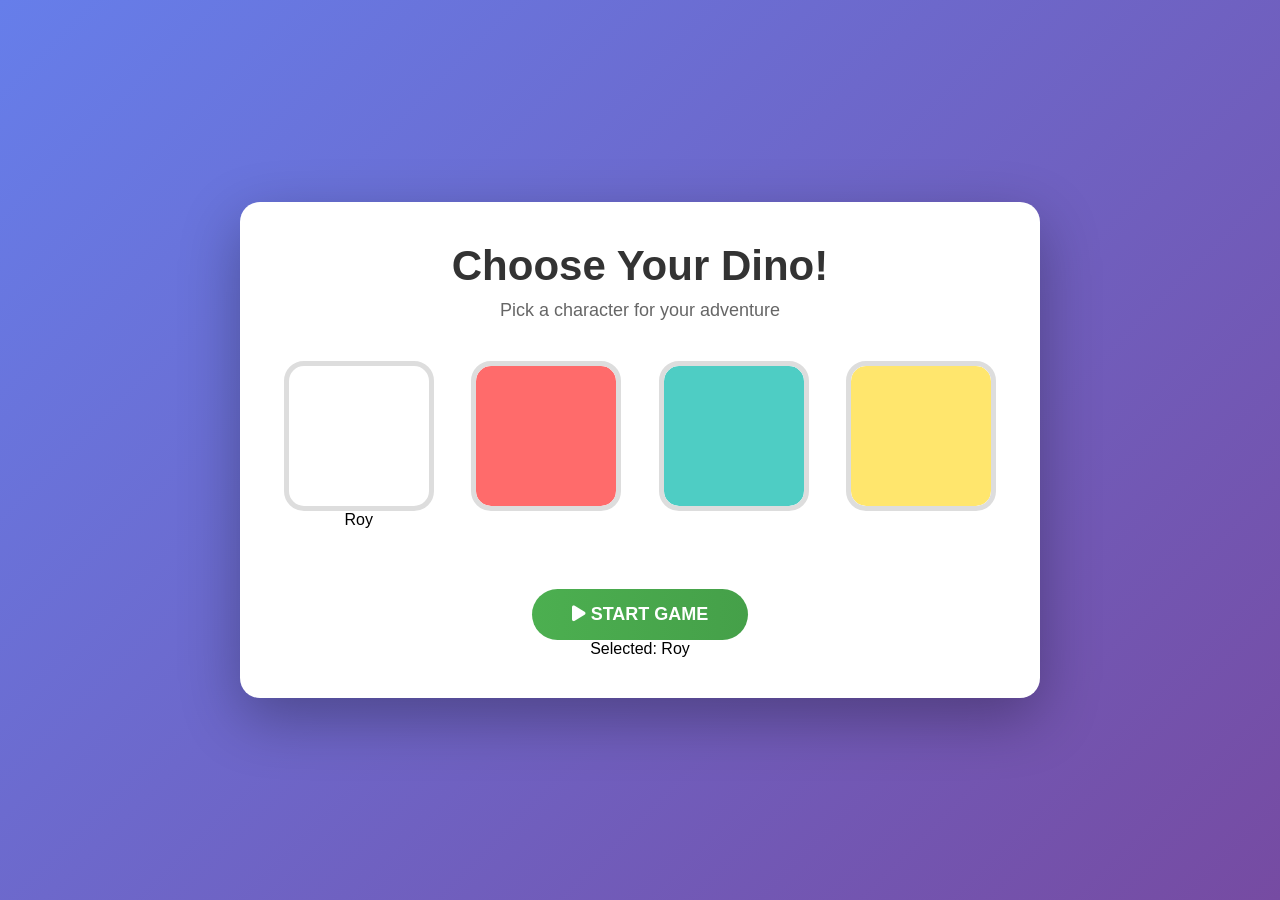
==== commit 5535830a: "Enhance photo booth and game interface Added new character options and improved game controls." ====
--- a/index.html
+++ b/index.html
@@ -2,94 +2,148 @@
 <html lang="en">
 <head>
     <meta charset="UTF-8">
-    <meta name="viewport" content="width=device-width, initial-scale=1.0">
+    <meta name="viewport" content="width=device-width, initial-scale=1.0, maximum-scale=1.0, user-scalable=no">
     <title>Dino Photo Booth Game</title>
     <link rel="stylesheet" href="Dino.css">
+    <link rel="stylesheet" href="https://cdnjs.cloudflare.com/ajax/libs/font-awesome/6.4.0/css/all.min.css">
 </head>
 <body>
-<div class="photo-booth-screen" id="photoBoothScreen">
-    <div class="photo-booth-content">
-        <h2>Choose Your Dino!</h2>
-        <p class="booth-subtitle">Pick a character for your adventure</p>
-        
-        <div class="photo-grid">
-            <div class="photo-option selected" data-color="#4CAF50">
-                <div class="photo-frame">
-                    <div class="photo-preview" style="background-color: #4CAF50"></div>
+    <!-- Photo Booth Selection Screen -->
+    <div class="photo-booth-screen" id="photoBoothScreen">
+        <div class="photo-booth-content">
+            <h2>Choose Your Dino!</h2>
+            <p class="booth-subtitle">Pick a character for your adventure</p>
+            
+            <div class="photo-grid">
+                <div class="photo-option" data-img="roy.jpeg">
+                    <div class="photo-frame">
+                        <div class="photo-preview" style="background-image: url('roy.jpeg')"></div>
+                    </div>
+                    <p class="photo-label">Roy</p>
+                </div>
+                
+                <div class="photo-option" data-img="dino2.png">
+                    <div class="photo-frame">
+                        <div class="photo-preview" style="background-color: #ff6b6b"></div>
+                    </div>
+                    <p class="photo-label"></p>
+                </div>
+                
+                <div class="photo-option" data-img="dino3.png">
+                    <div class="photo-frame">
+                        <div class="photo-preview" style="background-color: #4ecdc4"></div>
+                    </div>
+                    <p class="photo-label"></p>
+                </div>
+                
+                <div class="photo-option" data-img="dino4.png">
+                    <div class="photo-frame">
+                        <div class="photo-preview" style="background-color: #ffe66d"></div>
+                    </div>
+                    <p class="photo-label"></p>
                 </div>
             </div>
             
-            <div class="photo-option" data-color="#ff6b6b">
-                <div class="photo-frame">
-                    <div class="photo-preview" style="background-color: #ff6b6b"></div>
+            <div class="booth-controls">
+                <button class="btn start-game-btn" id="boothStartBtn">
+                    <i class="fas fa-play"></i> START GAME
+                </button>
+            </div>
+            
+            <p class="booth-hint">Selected: <span id="selectedDino">Roy</span></p>
+        </div>
+    </div>
+
+    <!-- Main Game (Initially Hidden) -->
+    <div class="game-wrapper" id="gameWrapper" style="display: none;">
+        <div class="game-header">
+            <div class="score-display">
+                <div id="score">00000</div>
+                <div id="highScore">HI 00000</div>
+            </div>
+            <div class="game-title">DINO RUN</div>
+            <button class="btn change-dino-btn" id="changeDinoBtn">
+                <i class="fas fa-exchange-alt"></i> CHANGE DINO
+            </button>
+        </div>
+
+        <div class="game-container">
+            <div class="game-screen" id="gameScreen">
+                <div class="dino" id="dino"></div>
+                <div class="cactus cactus-img" id="cactus"></div>
+                <div class="cactus cactus-img" id="cactus2"></div>
+                <div class="ground"></div>
+                <div class="cloud"></div>
+                <div class="cloud" style="top: 40px; animation-delay: 3s;"></div>
+            </div>
+        </div>
+
+        <div class="controls-container">
+            <div class="desktop-controls">
+                <p class="control-hint">Press SPACE or UP ARROW to jump</p>
+                <div class="control-buttons">
+                    <button class="btn start-btn" id="startBtn">
+                        <i class="fas fa-play"></i> START
+                    </button>
+                    <button class="btn pause-btn" id="pauseBtn" style="display:none;">
+                        <i class="fas fa-pause"></i> PAUSE
+                    </button>
+                    <button class="btn restart-btn" id="restartBtn">
+                        <i class="fas fa-redo"></i> RESTART
+                    </button>
                 </div>
             </div>
-            
-            <div class="photo-option" data-color="#4ecdc4">
-                <div class="photo-frame">
-                    <div class="photo-preview" style="background-color: #4ecdc4"></div>
+
+            <div class="mobile-controls">
+                <div class="mobile-jump-container">
+                    <button class="mobile-jump-btn" id="mobileJumpBtn">
+                        <i class="fas fa-arrow-up"></i>
+                    </button>
+                    <p class="mobile-hint">Tap to jump</p>
                 </div>
-            </div>
-            
-            <div class="photo-option" data-color="#ffe66d">
-                <div class="photo-frame">
-                    <div class="photo-preview" style="background-color: #ffe66d"></div>
+                <div class="mobile-game-buttons">
+                    <button class="mobile-btn" id="mobileStartBtn">
+                        <i class="fas fa-play"></i>
+                    </button>
+                    <button class="mobile-btn" id="mobilePauseBtn" style="display:none;">
+                        <i class="fas fa-pause"></i>
+                    </button>
+                    <button class="mobile-btn" id="mobileRestartBtn">
+                        <i class="fas fa-redo"></i>
+                    </button>
                 </div>
             </div>
         </div>
-        
-        <button class="start-game-btn" id="boothStartBtn">START GAME</button>
-    </div>
-</div>
 
-<div class="game-wrapper" id="gameWrapper" style="display: none;">
-    <div class="game-header">
-        <div class="score-display">
-            <div id="score">00000</div>
-            <div id="highScore">HI 00000</div>
+        <div class="game-over-screen" id="gameOverScreen">
+            <div class="game-over-content">
+                <h2>GAME OVER</h2>
+                <div class="final-score">
+                    <div class="score-label">SCORE</div>
+                    <div class="score-value" id="finalScore">00000</div>
+                </div>
+                <div class="final-highscore">
+                    <div class="score-label">HIGH SCORE</div>
+                    <div class="score-value" id="finalHighScore">00000</div>
+                </div>
+                <button class="btn play-again-btn" id="playAgainBtn">
+                    PLAY AGAIN
+                </button>
+                <button class="btn change-character-btn" id="changeCharacterBtn">
+                    CHANGE CHARACTER
+                </button>
+            </div>
         </div>
-        <div class="game-title">DINO RUN</div>
-        <button class="change-dino-btn" id="changeDinoBtn">CHANGE DINO</button>
-    </div>
 
-    <div class="game-container">
-        <div class="game-screen" id="gameScreen">
-            <div class="dino" id="dino"></div>
-            <div class="cactus" id="cactus1"></div>
-            <div class="cactus" id="cactus2"></div>
-            <div class="ground"></div>
-            <div class="cloud"></div>
+        <div class="instructions">
+            <p><i class="fas fa-desktop"></i> Desktop: SPACE or UP ARROW to jump</p>
+            <p><i class="fas fa-mobile-alt"></i> Mobile: Tap screen or JUMP button</p>
+            <p><i class="fas fa-running"></i> Avoid the obstacles to score points</p>
         </div>
     </div>
 
-    <div class="game-controls">
-        <button class="control-btn start-btn" id="startBtn">START</button>
-        <button class="control-btn pause-btn" id="pauseBtn" style="display:none;">PAUSE</button>
-        <button class="control-btn restart-btn" id="restartBtn">RESTART</button>
-    </div>
-
-    <div class="game-over-screen" id="gameOverScreen">
-        <div class="game-over-content">
-            <h2>GAME OVER</h2>
-            <div class="final-score">
-                <div class="score-label">SCORE</div>
-                <div class="score-value" id="finalScore">00000</div>
-            </div>
-            <div class="final-highscore">
-                <div class="score-label">HIGH SCORE</div>
-                <div class="score-value" id="finalHighScore">00000</div>
-            </div>
-            <button class="play-again-btn" id="playAgainBtn">PLAY AGAIN</button>
-            <button class="change-character-btn" id="changeCharacterBtn">CHANGE CHARACTER</button>
-        </div>
-    </div>
-
-    <div class="instructions">
-        <p>Desktop: Press SPACE to jump</p>
-        <p>Mobile: Tap screen to jump</p>
-    </div>
-</div>
-
-<script src="Dinijs"></script>
+    <script src="Dino.js"></script>
 </body>
 </html>
+
+
--- a/Dino.css
+++ b/Dino.css
@@ -2,204 +2,475 @@
     margin: 0;
     padding: 0;
     box-sizing: border-box;
+    user-select: none;
 }
 
 body {
-    background: #667eea;
+    font-family: 'Arial', sans-serif;
+    background: linear-gradient(135deg, #667eea 0%, #764ba2 100%);
+    min-height: 100vh;
     display: flex;
     justify-content: center;
     align-items: center;
-    min-height: 100vh;
-    font-family: Arial;
-}
-
-#photoBooth {
-    background: white;
+    padding: 20px;
+    overflow-x: hidden;
+}
+
+.photo-booth-screen {
+    position: fixed;
+    top: 0;
+    left: 0;
+    width: 100%;
+    height: 100%;
+    background: linear-gradient(135deg, #667eea 0%, #764ba2 100%);
+    display: flex;
+    justify-content: center;
+    align-items: center;
+    z-index: 1000;
+    padding: 20px;
+}
+
+.photo-booth-content {
+    background: white;
+    border-radius: 20px;
     padding: 40px;
-    border-radius: 20px;
+    max-width: 800px;
+    width: 100%;
     text-align: center;
-    width: 90%;
-    max-width: 600px;
-}
-
-h1 {
+    box-shadow: 0 20px 60px rgba(0, 0, 0, 0.3);
+}
+
+.photo-booth-content h2 {
+    font-size: 42px;
     color: #333;
-    margin-bottom: 30px;
-    font-size: 36px;
-}
-
-.dino-grid {
+    margin-bottom: 10px;
+}
+
+.booth-subtitle {
+    color: #666;
+    font-size: 18px;
+    margin-bottom: 40px;
+}
+
+.photo-grid {
     display: grid;
     grid-template-columns: repeat(2, 1fr);
-    gap: 20px;
-    margin: 30px 0;
+    gap: 30px;
+    margin-bottom: 40px;
 }
 
 @media (min-width: 768px) {
-    .dino-grid {
+    .photo-grid {
         grid-template-columns: repeat(4, 1fr);
     }
 }
 
-.dino-select {
-    cursor: pointer;
-    padding: 10px;
-}
-
-.dino-select.selected .dino-img {
-    transform: scale(1.1);
-    box-shadow: 0 0 20px #4CAF50;
+.photo-option {
+    cursor: pointer;
+    transition: transform 0.3s ease;
+}
+
+.photo-option:hover {
+    transform: translateY(-10px);
+}
+
+.photo-option.selected {
+    transform: translateY(-10px) scale(1.05);
+}
+
+.photo-option.selected .photo-frame {
     border-color: #4CAF50;
-}
-
-.dino-img {
-    width: 100px;
-    height: 100px;
+    box-shadow: 0 10px 30px rgba(76, 175, 80, 0.3);
+}
+
+.photo-frame {
+    width: 150px;
+    height: 150px;
+    border: 5px solid #ddd;
+    border-radius: 20px;
+    margin: 0 auto;
+    overflow: hidden;
+    transition: all 0.3s ease;
+    background: white;
+}
+
+.photo-preview {
+    width: 100%;
+    height: 100%;
     border-radius: 15px;
-    margin: 0 auto;
-    border: 3px solid #ddd;
-    transition: all 0.3s;
-}
-
-.dino-select[data-color="#4CAF50"] .dino-img {
-    background: #4CAF50;
-}
-
-.dino-select[data-color="#ff6b6b"] .dino-img {
-    background: #ff6b6b;
-}
-
-.dino-select[data-color="#4ecdc4"] .dino-img {
-    background: #4ecdc4;
-}
-
-.dino-select[data-color="#ffe66d"] .dino-img {
-    background: #ffe66d;
-}
-
-#startGame {
-    background: #4CAF50;
-    color: white;
+}
+
+.start-game-btn {
+    background: linear-gradient(to right, #4CAF50, #45a049);
+    color: white;
+    padding: 15px 40px;
     border: none;
-    padding: 15px 40px;
+    border-radius: 50px;
     font-size: 18px;
-    border-radius: 25px;
-    cursor: pointer;
+    font-weight: bold;
+    cursor: pointer;
+    transition: all 0.3s ease;
+    min-width: 200px;
     margin-top: 20px;
-    font-weight: bold;
-}
-
-#startGame:hover {
-    background: #388E3C;
-}
-
-#gameContainer {
-    background: white;
-    padding: 30px;
+}
+
+.start-game-btn:hover {
+    background: linear-gradient(to right, #45a049, #388E3C);
+    transform: translateY(-3px);
+    box-shadow: 0 10px 20px rgba(76, 175, 80, 0.4);
+}
+
+.game-wrapper {
+    background: white;
     border-radius: 20px;
-    width: 90%;
-    max-width: 600px;
+    padding: 25px;
+    box-shadow: 0 20px 60px rgba(0, 0, 0, 0.3);
+    max-width: 800px;
+    width: 100%;
+    position: relative;
+    display: none;
 }
 
 .game-header {
     display: flex;
     justify-content: space-between;
     align-items: center;
-    margin-bottom: 20px;
-}
-
-.score {
-    font-size: 24px;
-    font-weight: bold;
-}
-
-#changeDino {
-    background: #FF9800;
-    color: white;
+    margin-bottom: 25px;
+    padding-bottom: 15px;
+    border-bottom: 3px solid #eee;
+    flex-wrap: wrap;
+    gap: 15px;
+}
+
+.score-display {
+    font-family: 'Courier New', monospace;
+    font-size: 28px;
+    font-weight: bold;
+    color: #333;
+    background: #f8f9fa;
+    padding: 10px 20px;
+    border-radius: 10px;
+    border: 2px solid #ddd;
+    display: flex;
+    gap: 20px;
+}
+
+.game-title {
+    font-size: 32px;
+    font-weight: bold;
+    color: #333;
+    text-shadow: 2px 2px 4px rgba(0, 0, 0, 0.1);
+    flex-grow: 1;
+    text-align: center;
+}
+
+.change-dino-btn {
+    background: linear-gradient(to right, #FF9800, #F57C00);
+    color: white;
+    padding: 10px 20px;
     border: none;
-    padding: 10px 20px;
-    border-radius: 20px;
-    cursor: pointer;
-}
-
-.game-area {
-    width: 100%;
+    border-radius: 50px;
+    font-size: 14px;
+    font-weight: bold;
+    cursor: pointer;
+    transition: all 0.3s ease;
+    white-space: nowrap;
+}
+
+.change-dino-btn:hover {
+    background: linear-gradient(to right, #F57C00, #E65100);
+    transform: translateY(-2px);
+    box-shadow: 0 5px 15px rgba(255, 152, 0, 0.4);
+}
+
+.game-container {
+    background: white;
+    border-radius: 15px;
+    overflow: hidden;
+    border: 5px solid #333;
+    position: relative;
     height: 200px;
-    background: #f0f0f0;
-    border-radius: 10px;
+    margin-bottom: 25px;
+    touch-action: manipulation;
+}
+
+.game-screen {
+    width: 100%;
+    height: 100%;
     position: relative;
     overflow: hidden;
-    border: 2px solid #333;
-}
-
-#dino {
+    background: linear-gradient(to bottom, #87CEEB 0%, #98D8E8 100%);
+    cursor: pointer;
+}
+
+.ground {
     position: absolute;
     bottom: 0;
+    width: 100%;
+    height: 20px;
+    background: linear-gradient(to right, #8B4513, #A0522D, #8B4513);
+    z-index: 5;
+}
+
+.cloud {
+    position: absolute;
+    top: 40px;
+    right: -100px;
+    width: 80px;
+    height: 30px;
+    background: white;
+    border-radius: 40px;
+    animation: cloudMove 20s linear infinite;
+}
+
+.cloud::before,
+.cloud::after {
+    content: '';
+    position: absolute;
+    background: white;
+    border-radius: 50%;
+}
+
+.cloud::before {
+    top: -12px;
+    left: 12px;
+    width: 30px;
+    height: 30px;
+}
+
+.cloud::after {
+    top: -8px;
+    right: 16px;
+    width: 24px;
+    height: 24px;
+}
+
+@keyframes cloudMove {
+    0% { right: -100px; }
+    100% { right: 100%; }
+}
+
+.cactus {
+    position: absolute;
+    bottom: 20px;
+    width: 40px;
+    height: 80px;
+    background: #4CAF50;
+    border-radius: 10px;
+    z-index: 10;
+    display: none;
+}
+
+.dino {
+    position: absolute;
     left: 50px;
+    bottom: 20px;
     width: 60px;
     height: 80px;
+    z-index: 20;
     background: #4CAF50;
-    border-radius: 10px 10px 0 0;
-    transition: bottom 0.3s;
-}
-
-#dino.jump {
-    bottom: 100px;
-}
-
-#cactus {
-    position: absolute;
-    bottom: 0;
-    right: -50px;
-    width: 30px;
-    height: 60px;
-    background: #8B4513;
-    border-radius: 10px 10px 0 0;
-}
-
-.ground {
-    position: absolute;
-    bottom: 0;
-    width: 100%;
-    height: 10px;
-    background: #8B4513;
-}
-
-.game-over {
+    border-radius: 10px;
+    transition: bottom 0.3s cubic-bezier(0.175, 0.885, 0.32, 1.275);
+}
+
+.dino.jump {
+    bottom: 100px !important;
+}
+
+.game-controls {
+    display: flex;
+    justify-content: center;
+    gap: 15px;
+    margin-top: 20px;
+}
+
+.control-btn {
+    padding: 12px 24px;
+    border: none;
+    border-radius: 50px;
+    font-size: 16px;
+    font-weight: bold;
+    cursor: pointer;
+    transition: all 0.3s ease;
+    min-width: 120px;
+}
+
+.start-btn {
+    background: linear-gradient(to right, #4CAF50, #45a049);
+    color: white;
+}
+
+.pause-btn {
+    background: linear-gradient(to right, #FF9800, #F57C00);
+    color: white;
+}
+
+.restart-btn {
+    background: linear-gradient(to right, #2196F3, #1976D2);
+    color: white;
+}
+
+.game-over-screen {
     position: absolute;
     top: 0;
     left: 0;
     width: 100%;
     height: 100%;
-    background: rgba(0,0,0,0.8);
+    background: rgba(0, 0, 0, 0.9);
     display: none;
     justify-content: center;
     align-items: center;
-    flex-direction: column;
-    color: white;
+    z-index: 100;
+    border-radius: 15px;
+}
+
+.game-over-content {
+    background: white;
+    padding: 40px;
     border-radius: 20px;
-}
-
-.game-over h2 {
-    font-size: 40px;
+    text-align: center;
+    max-width: 400px;
+    width: 90%;
+}
+
+.game-over-content h2 {
+    color: #333;
+    margin-bottom: 30px;
+    font-size: 32px;
+}
+
+.final-score,
+.final-highscore {
     margin-bottom: 20px;
-}
-
-.game-over p {
-    font-size: 24px;
-    margin-bottom: 20px;
-}
-
-.game-over button {
-    background: #4CAF50;
-    color: white;
+    padding: 15px;
+    background: #f8f9fa;
+    border-radius: 10px;
+}
+
+.score-label {
+    color: #666;
+    font-size: 14px;
+    margin-bottom: 5px;
+}
+
+.score-value {
+    font-family: 'Courier New', monospace;
+    font-size: 28px;
+    font-weight: bold;
+    color: #333;
+}
+
+.play-again-btn,
+.change-character-btn {
+    padding: 15px 30px;
     border: none;
-    padding: 12px 25px;
-    border-radius: 20px;
-    cursor: pointer;
+    border-radius: 50px;
     font-size: 16px;
-    margin: 5px;
-}
-
-
-
+    font-weight: bold;
+    cursor: pointer;
+    margin-top: 10px;
+    width: 100%;
+    transition: all 0.3s ease;
+}
+
+.play-again-btn {
+    background: linear-gradient(to right, #4CAF50, #45a049);
+    color: white;
+}
+
+.change-character-btn {
+    background: linear-gradient(to right, #FF9800, #F57C00);
+    color: white;
+}
+
+.instructions {
+    margin-top: 25px;
+    padding: 20px;
+    background: #f8f9fa;
+    border-radius: 10px;
+    text-align: center;
+}
+
+.instructions p {
+    color: #666;
+    margin: 8px 0;
+}
+
+@media (max-width: 768px) {
+    .game-wrapper {
+        padding: 15px;
+    }
+    
+    .game-header {
+        flex-direction: column;
+        gap: 15px;
+    }
+    
+    .game-container {
+        height: 180px;
+    }
+    
+    .score-display {
+        font-size: 24px;
+        padding: 8px 16px;
+    }
+    
+    .game-title {
+        font-size: 28px;
+    }
+    
+    .photo-frame {
+        width: 120px;
+        height: 120px;
+    }
+    
+    .dino {
+        left: 30px;
+    }
+}
+
+@media (max-width: 480px) {
+    body {
+        padding: 10px;
+    }
+    
+    .game-wrapper {
+        padding: 10px;
+    }
+    
+    .game-container {
+        height: 150px;
+    }
+    
+    .cactus {
+        width: 30px;
+        height: 60px;
+    }
+    
+    .dino {
+        width: 50px;
+        height: 70px;
+        left: 20px;
+    }
+    
+    .dino.jump {
+        bottom: 80px !important;
+    }
+    
+    .photo-booth-content {
+        padding: 20px;
+    }
+    
+    .photo-grid {
+        gap: 15px;
+    }
+    
+    .photo-frame {
+        width: 100px;
+        height: 100px;
+    }
+}
+
+
+
+
